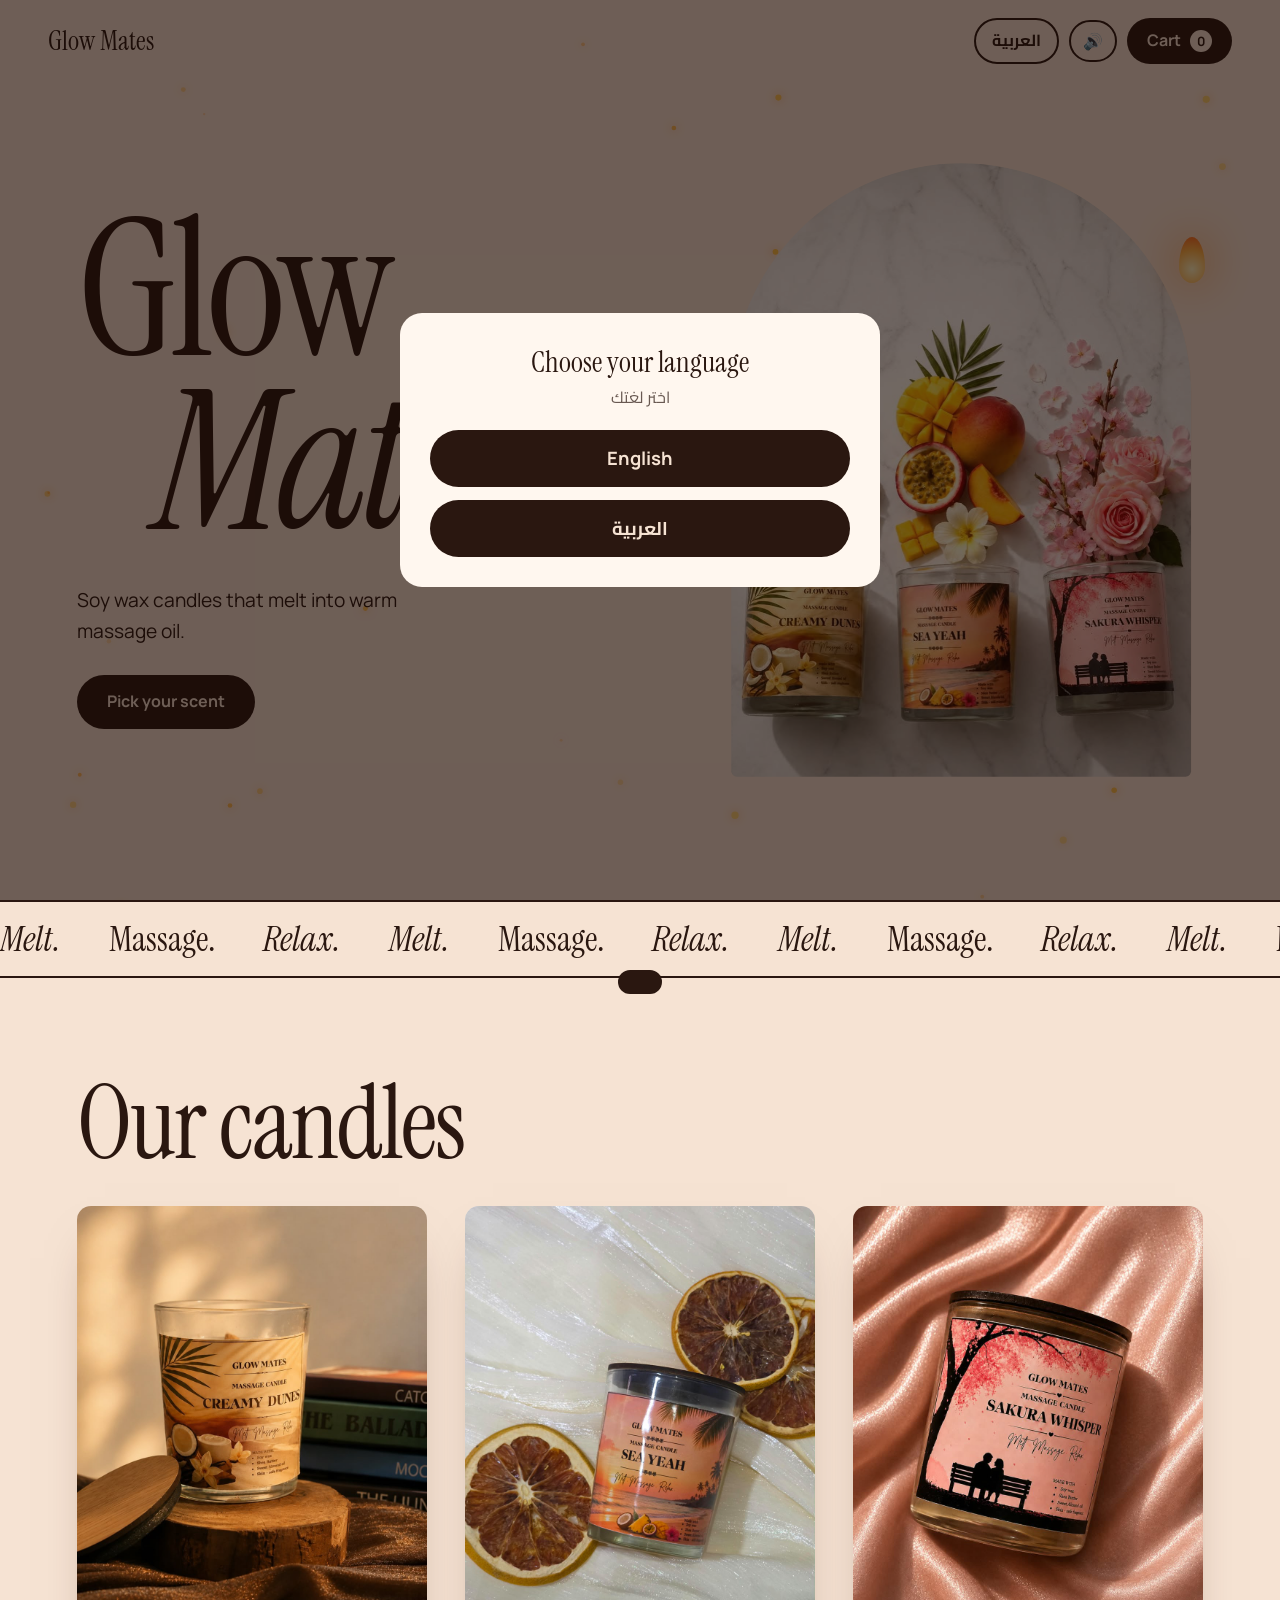
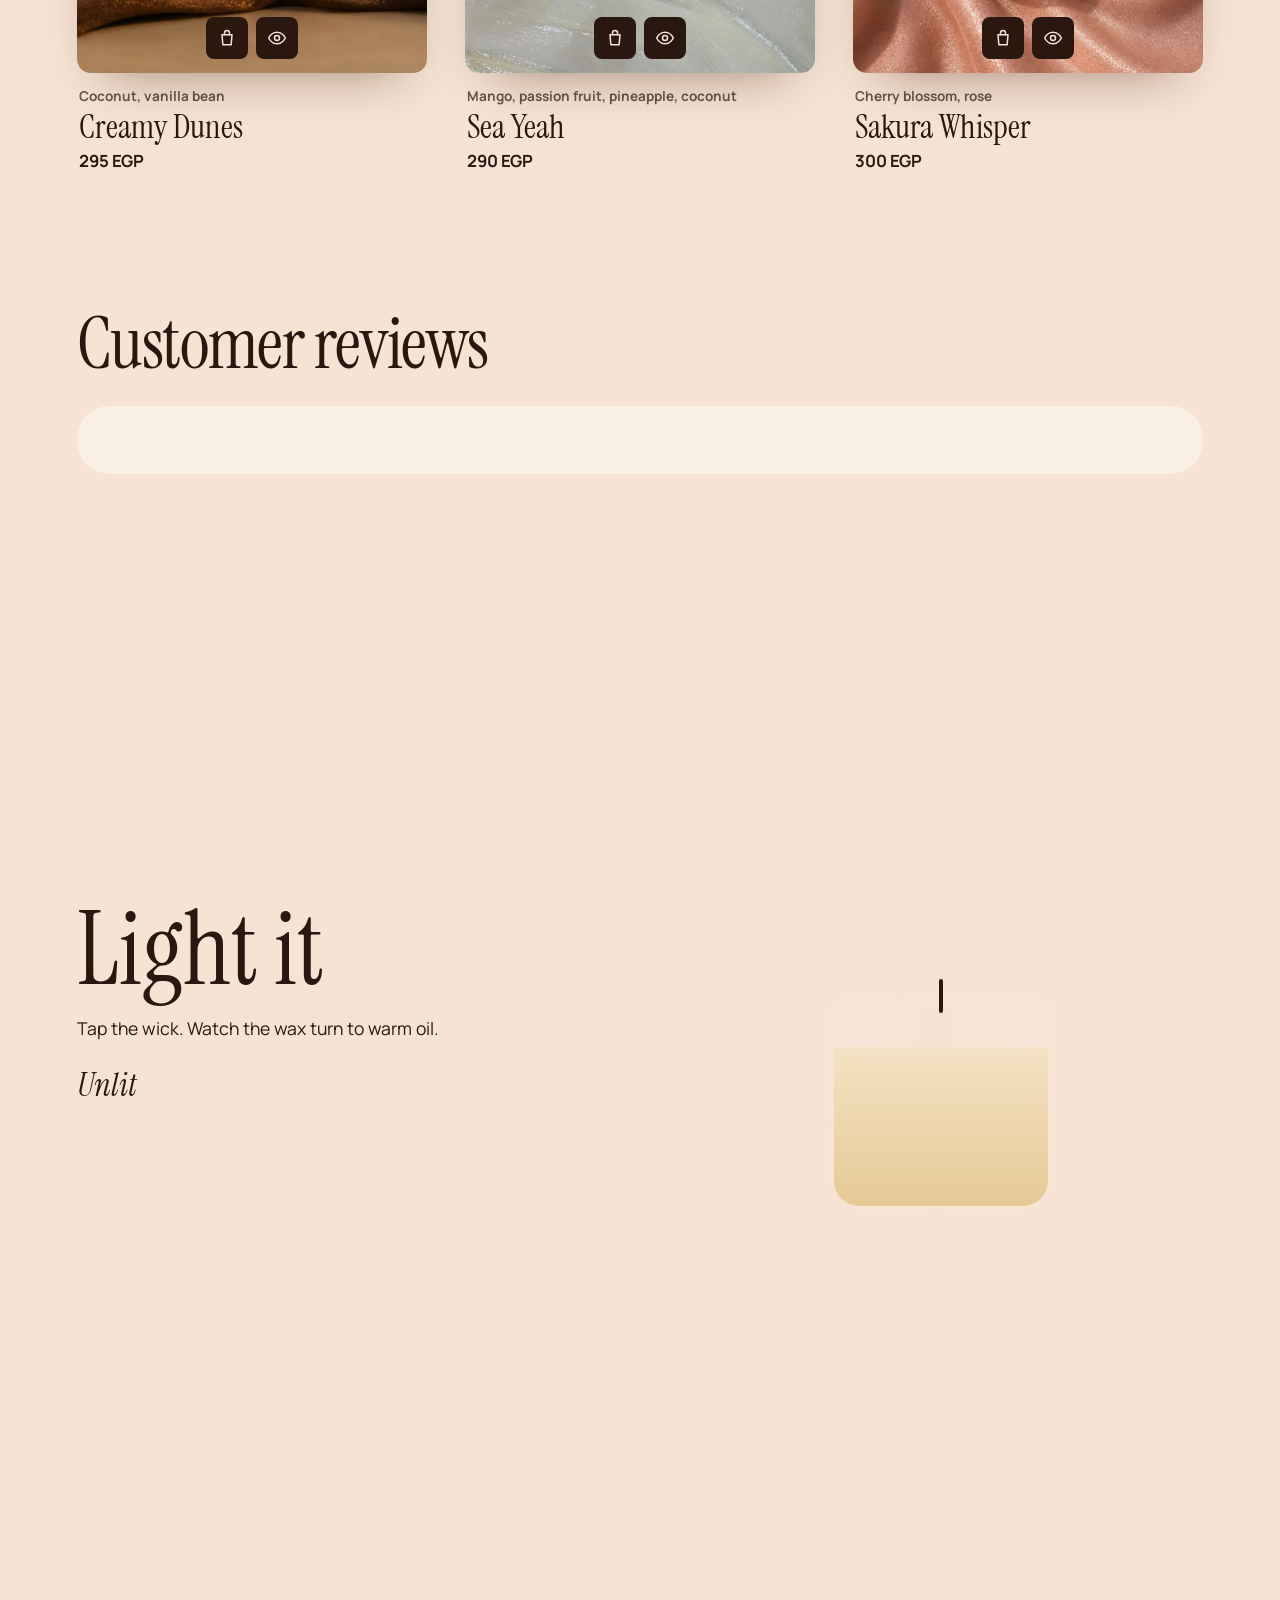
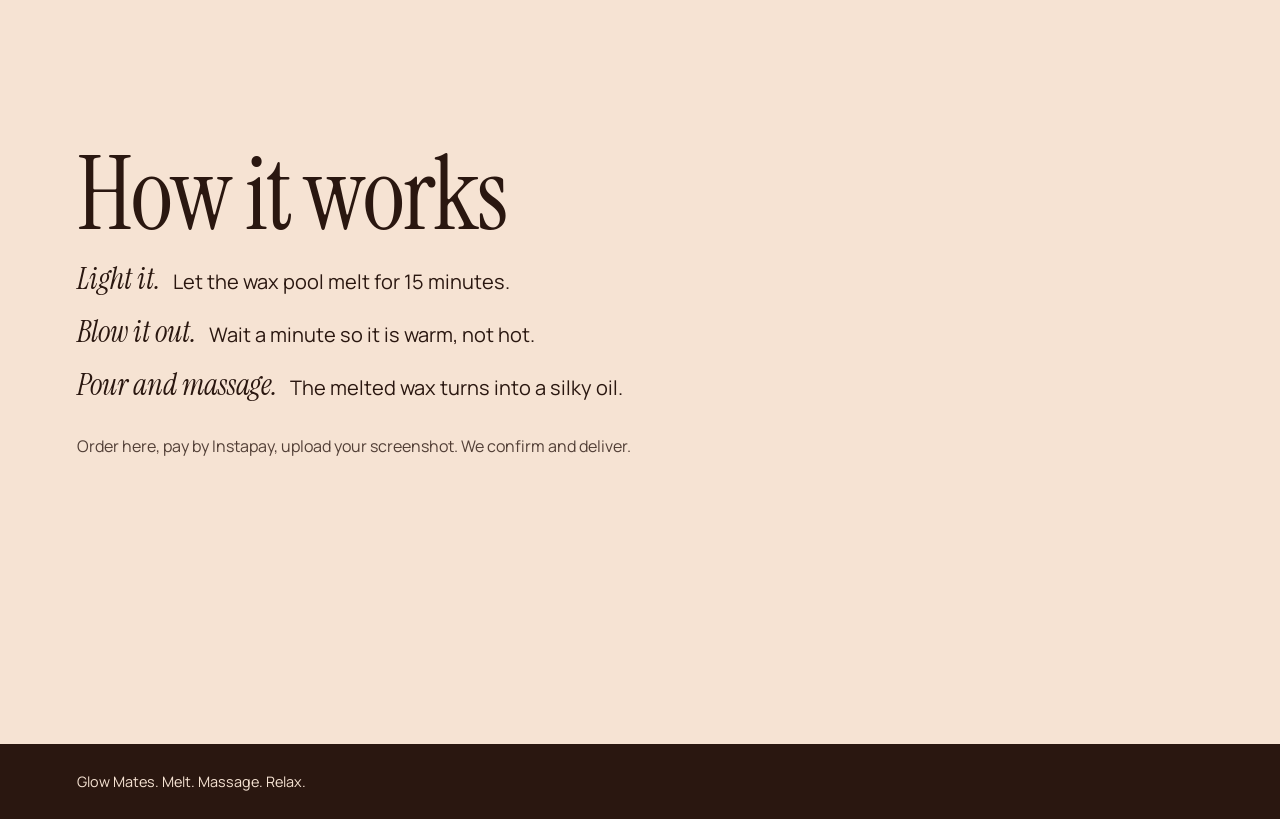
==== index.html @ eb2665d1 "Add customer reviews and coming soon ad section Added customer review images and a coming soon ad se" ====
<!doctype html>
<html lang="en">
<head>
<meta charset="utf-8">
<meta name="viewport" content="width=device-width, initial-scale=1">
<title>Glow Mates — Massage Candles</title>
<meta name="description" content="Soy wax massage candles. Melt, massage, relax. Creamy Dunes, Sea Yeah, Sakura Whisper.">
<link rel="preconnect" href="https://fonts.googleapis.com">
<link rel="preconnect" href="https://fonts.gstatic.com" crossorigin>
<link href="https://fonts.googleapis.com/css2?family=Instrument+Serif:ital@0;1&family=Manrope:wght@400;500;700&family=Cairo:wght@400;600;700&display=swap" rel="stylesheet">
<script>try{if(localStorage.getItem("gm_lang")==="ar"){document.documentElement.lang="ar";document.documentElement.dir="rtl"}}catch(e){}</script>
<link rel="stylesheet" href="style.css?v=12">
</head>
<body>

<div id="progress" class="progress"></div>
<div id="cursor" class="cursor" aria-hidden="true"></div>
<header class="top">
  <a href="#hero" class="logo">Glow Mates</a>
  <div class="top-r">
    <button id="langBtn" class="lang-btn" type="button">العربية</button>
    <button id="soundBtn" class="lang-btn sound-btn" type="button" aria-pressed="false">🔇</button>
    <button id="cartBtn" class="cart-btn" data-i18n-aria="openCart" aria-label="Open cart"><b data-i18n="cart">Cart</b> <span id="cartCount">0</span></button>
  </div>
</header>

<main>
<section id="hero" class="sec hero" data-bg="#F6E3D3" data-ink="#2a1710">
  <div class="hero-words" aria-label="Glow Mates">
    <h1><span class="line"><span class="w">Glow</span></span><span class="line"><span class="w d2">Mates</span></span></h1>
    <p class="tag" data-i18n="tag">Soy wax candles that melt into warm massage oil.</p>
    <a href="#shop" class="btn" data-i18n="pick">Pick your scent</a>
  </div>
  <canvas id="embers" class="embers" aria-hidden="true"></canvas>
  <div class="hero-img">
    <div class="arch"><img src="images/trio.jpg" alt="Creamy Dunes, Sea Yeah and Sakura Whisper candles" data-par="0.08"></div>
    <div class="flame" aria-hidden="true"></div>
  </div>
</section>

<div class="marquee" aria-hidden="true"><div class="track">
  <span>Melt.</span><span>Massage.</span><span>Relax.</span><span>Melt.</span><span>Massage.</span><span>Relax.</span>
  <span>Melt.</span><span>Massage.</span><span>Relax.</span><span>Melt.</span><span>Massage.</span><span>Relax.</span>
</div></div>

<section id="shop" class="sec shop" data-bg="#F1DDC8" data-ink="#2a1710">
  <div class="shop-in">
    <h2 class="split" data-i18n="shopH">Our candles</h2>
    <div class="grid">
    <article class="pcard" data-id="creamy">
      <div class="p-img"><img src="images/creamy.jpg" alt="Creamy Dunes candle" loading="lazy">
        <div class="acts-ov"><button type="button" class="sq qa" data-i18n-aria="add" aria-label="Add to cart"><svg viewBox="0 0 24 24" fill="none" stroke="currentColor" stroke-width="1.8" stroke-linecap="round" stroke-linejoin="round" aria-hidden="true"><path d="M6 8h12l-1 12H7L6 8z"/><path d="M9 8V6a3 3 0 0 1 6 0v2"/></svg></button><button type="button" class="sq qv" data-i18n-aria="view" aria-label="Quick view"><svg viewBox="0 0 24 24" fill="none" stroke="currentColor" stroke-width="1.8" stroke-linecap="round" stroke-linejoin="round" aria-hidden="true"><path d="M2 12s3.5-7 10-7 10 7 10 7-3.5 7-10 7S2 12 2 12z"/><circle cx="12" cy="12" r="3"/></svg></button></div>
      </div>
      <div class="pinfo"><p class="pscent" data-i18n="creamy.scent">Coconut, vanilla bean</p><h3 class="pname" data-i18n="creamy.name">Creamy Dunes</h3><p class="price" data-price="creamy">295 EGP</p></div>
    </article>
    <article class="pcard" data-id="sea">
      <div class="p-img"><img src="images/sea.jpg" alt="Sea Yeah candle" loading="lazy">
        <div class="acts-ov"><button type="button" class="sq qa" data-i18n-aria="add" aria-label="Add to cart"><svg viewBox="0 0 24 24" fill="none" stroke="currentColor" stroke-width="1.8" stroke-linecap="round" stroke-linejoin="round" aria-hidden="true"><path d="M6 8h12l-1 12H7L6 8z"/><path d="M9 8V6a3 3 0 0 1 6 0v2"/></svg></button><button type="button" class="sq qv" data-i18n-aria="view" aria-label="Quick view"><svg viewBox="0 0 24 24" fill="none" stroke="currentColor" stroke-width="1.8" stroke-linecap="round" stroke-linejoin="round" aria-hidden="true"><path d="M2 12s3.5-7 10-7 10 7 10 7-3.5 7-10 7S2 12 2 12z"/><circle cx="12" cy="12" r="3"/></svg></button></div>
      </div>
      <div class="pinfo"><p class="pscent" data-i18n="sea.scent">Mango, passion fruit, pineapple, coconut</p><h3 class="pname" data-i18n="sea.name">Sea Yeah</h3><p class="price" data-price="sea">290 EGP</p></div>
    </article>
    <article class="pcard" data-id="sakura">
      <div class="p-img"><img src="images/sakura.jpg" alt="Sakura Whisper candle" loading="lazy">
        <div class="acts-ov"><button type="button" class="sq qa" data-i18n-aria="add" aria-label="Add to cart"><svg viewBox="0 0 24 24" fill="none" stroke="currentColor" stroke-width="1.8" stroke-linecap="round" stroke-linejoin="round" aria-hidden="true"><path d="M6 8h12l-1 12H7L6 8z"/><path d="M9 8V6a3 3 0 0 1 6 0v2"/></svg></button><button type="button" class="sq qv" data-i18n-aria="view" aria-label="Quick view"><svg viewBox="0 0 24 24" fill="none" stroke="currentColor" stroke-width="1.8" stroke-linecap="round" stroke-linejoin="round" aria-hidden="true"><path d="M2 12s3.5-7 10-7 10 7 10 7-3.5 7-10 7S2 12 2 12z"/><circle cx="12" cy="12" r="3"/></svg></button></div>
      </div>
      <div class="pinfo"><p class="pscent" data-i18n="sakura.scent">Cherry blossom, rose</p><h3 class="pname" data-i18n="sakura.name">Sakura Whisper</h3><p class="price" data-price="sakura">300 EGP</p></div>
    </article>
    </div>
  </div>
</section>

<section id="reviews" class="sec reviews" data-bg="#F1DDC8" data-ink="#2a1710">
  <div class="shop-in">
    <h2 class="split" data-i18n="reviewsH">Customer reviews</h2>
    <div class="rev-box">
      <img src="images/1.jpeg" alt="Customer review 1" loading="lazy" onerror="this.remove()">
      <img src="images/2.jpeg" alt="Customer review 2" loading="lazy" onerror="this.remove()">
      <img src="images/3.jpeg" alt="Customer review 3" loading="lazy" onerror="this.remove()">
      <img src="images/4.jpeg" alt="Customer review 4" loading="lazy" onerror="this.remove()">
      <img src="images/5.jpeg" alt="Customer review 5" loading="lazy" onerror="this.remove()">
    </div>
  </div>
</section>

<section class="sec light" data-bg="#1a0d09" data-ink="#F6E3D3" id="light">
  <div class="l-text">
    <h2 class="split" data-i18n="lightH">Light it</h2>
    <p class="blurb" data-i18n="lightP">Tap the wick. Watch the wax turn to warm oil.</p>
    <p id="lstate" class="lstate">Unlit</p>
    <div class="meltbar"><i id="meltfill"></i></div>
  </div>
  <button id="jar" class="jar" data-i18n-aria="jar" aria-label="Light the candle" aria-pressed="false">
    <span class="glowhalo"></span>
    <span class="flame2"></span>
    <span class="wick"></span>
    <span class="glass"><span class="wax"><span class="pool"></span></span><span class="drip d1"></span><span class="drip d2"></span><span class="drip d3"></span></span>
  </button>
</section>

<section class="sec how" data-bg="#2a1710" data-ink="#F6E3D3">
  <h2 class="split" data-i18n="howH">How it works</h2>
  <ol>
    <li><b data-i18n="how1b">Light it.</b> <span data-i18n="how1">Let the wax pool melt for 15 minutes.</span></li>
    <li><b data-i18n="how2b">Blow it out.</b> <span data-i18n="how2">Wait a minute so it is warm, not hot.</span></li>
    <li><b data-i18n="how3b">Pour and massage.</b> <span data-i18n="how3">The melted wax turns into a silky oil.</span></li>
  </ol>
  <p class="pay-line" data-i18n="pay">Order here, pay by Instapay, upload your screenshot. We confirm and deliver.</p>
</section>
</main>

<footer class="foot" data-bg="#2a1710" data-ink="#F6E3D3">
  <span data-i18n="foot">Glow Mates. Melt. Massage. Relax.</span>
</footer>

<!-- cart drawer -->
<div id="scrim" class="scrim"></div>
<aside id="drawer" class="drawer" aria-hidden="true">
  <div class="d-head"><h3 data-i18n="cartTitle">Your cart</h3><button class="x" data-close data-i18n-aria="close" aria-label="Close">×</button></div>
  <div id="lines" class="lines"></div>
  <div class="d-foot">
    <div class="row"><span data-i18n="total">Total</span><b id="cartTotal">0 EGP</b></div>
    <button id="checkoutBtn" class="btn wide" data-i18n="checkout">Checkout</button>
  </div>
</aside>

<!-- checkout -->
<div id="checkout" class="modal" aria-hidden="true">
  <div class="card">
    <button class="x" data-close data-i18n-aria="close" aria-label="Close">×</button>
    <div class="steps"><span id="s1" class="on" data-i18n="step1">Delivery</span><span id="s2" data-i18n="step2">Payment</span></div>

    <form id="step1">
      <h3 data-i18n="deliverH">Where should we deliver?</h3>
      <label><span data-i18n="fullName">Full name</span><input name="name" required autocomplete="name"></label>
      <label><span data-i18n="phone">Phone number</span><input name="phone" required type="tel" inputmode="tel" autocomplete="tel" placeholder="01xxxxxxxxx"></label>
      <label><span data-i18n="address">Address</span><textarea name="address" rows="3" required autocomplete="street-address" data-i18n-ph="addrPh" placeholder="Street, building, floor, city"></textarea></label>
      <button class="btn wide" type="submit" data-i18n="cont">Continue to payment</button>
    </form>

    <form id="step2" hidden>
      <h3 data-i18n="payH">Pay with Instapay</h3>
      <div id="paySummary" class="pay-sum"></div>
      <div class="insta">
        <p><span data-i18n="send">Send</span> <b id="payTotal"></b> <span data-i18n="to">to</span></p>
        <div class="insta-row"><code id="instaAddr"></code><button type="button" id="copyInsta" class="mini" data-i18n="copy">Copy</button></div>
      </div>
      <label class="file"><span data-i18n="upload">Upload your payment screenshot</span>
        <input type="file" id="shot" accept="image/*" required>
      </label>
      <img id="shotPrev" class="shot-prev" alt="" hidden>
      <p id="err" class="err" role="alert"></p>
      <div class="two"><button type="button" id="back" class="btn ghost" data-i18n="back">Back</button><button id="send" class="btn" type="submit" data-i18n="sendOrder">Send order</button></div>
    </form>

    <div id="done" hidden class="done">
      <div class="check">✓</div>
      <h3 data-i18n="doneH">Order sent</h3>
      <p><span data-i18n="doneA">Order</span> <b id="doneId"></b>. <span data-i18n="doneB">We will check your payment and message you on your phone.</span></p>
      <button class="btn" data-close data-i18n="backBtn">Back to the candles</button>
    </div>
  </div>
</div>

<!-- quick view -->
<div id="quick" class="modal" aria-hidden="true">
  <div class="card qv-card">
    <button class="x" data-close data-i18n-aria="close" aria-label="Close">×</button>
    <div class="qv-img"><img id="qvImg" src="images/creamy.jpg" alt=""></div>
    <div class="qv-info">
      <p class="scent" id="qvScent"></p>
      <h2 id="qvName"></h2>
      <p class="blurb" id="qvBlurb"></p>
      <ul class="made"><li data-i18n="made1">Soy wax</li><li data-i18n="made2">Shea butter</li><li data-i18n="made3">Sweet almond oil</li><li data-i18n="made4">Skin-safe fragrance</li></ul>
      <div class="buy">
        <div class="price" id="qvPrice"></div>
        <div class="qty"><button type="button" data-q="-1" data-i18n-aria="less" aria-label="Less">−</button><output id="qvQty">1</output><button type="button" data-q="1" data-i18n-aria="more" aria-label="More">+</button></div>
      </div>
      <label class="note-l"><span data-i18n="noteL">Note for this candle</span> <textarea id="qvNote" rows="2" maxlength="300" data-i18n-ph="notePh" placeholder="Gift message, wick preference, anything we should know"></textarea></label>
      <button type="button" class="btn wide" id="qvAdd" data-i18n="add">Add to cart</button>
    </div>
  </div>
</div>

<!-- review lightbox -->
<div id="lightbox" class="modal" aria-hidden="true"><img id="lbImg" alt=""></div>

<!-- coming soon ad -->
<div id="adPop" class="modal" aria-hidden="true">
  <div class="card ad-card">
    <button class="x" data-close data-i18n-aria="close" aria-label="Close">×</button>
    <img src="images/teaser.jpg" alt="Glowmates - Coming Soon">
  </div>
</div>

<!-- language picker -->
<div id="langPick" class="modal" aria-hidden="true">
  <div class="card">
    <h3>Choose your language</h3>
    <p dir="rtl" style="font-family:'Cairo',sans-serif">اختر لغتك</p>
    <div class="lang-opts">
      <button type="button" class="btn wide" data-lang="en">English</button>
      <button type="button" class="btn wide" data-lang="ar">العربية</button>
    </div>
  </div>
</div>

<div id="toast" class="toast" role="status"></div>
<script src="config.js?v=3"></script>
<script src="app.js?v=12"></script>
</body>
</html>
---- style.css ----
:root{--bg:#F6E3D3;--ink:#2a1710;--glow:#ff9a3c;--r:18px;--serif:'Instrument Serif',Georgia,serif;--sans:'Manrope',system-ui,sans-serif}
*{box-sizing:border-box;margin:0}
html{scroll-behavior:smooth}
body{background:var(--bg);color:var(--ink);font:400 16px/1.6 var(--sans);transition:background .8s ease,color .8s ease;overflow-x:hidden}
img{display:block;max-width:100%}
button{font:inherit;color:inherit;cursor:pointer}
:focus-visible{outline:3px solid var(--ink);outline-offset:3px}

.top{position:fixed;inset:0 0 auto 0;z-index:30;display:flex;justify-content:space-between;align-items:center;padding:18px clamp(16px,4vw,48px);mix-blend-mode:normal}
.logo{font:400 1.7rem var(--serif);color:var(--ink);text-decoration:none;transition:color .8s}
.cart-btn{background:var(--ink);color:var(--bg);border:0;border-radius:999px;padding:10px 20px;font-weight:700;transition:background .8s,color .8s,transform .2s}
.cart-btn:active{transform:scale(.94)}
.cart-btn #cartCount{display:inline-grid;place-items:center;min-width:22px;height:22px;margin-inline-start:6px;border-radius:50%;background:var(--bg);color:var(--ink);font-size:.8rem}
.cart-btn.bump{animation:bump .5s}
@keyframes bump{40%{transform:scale(1.18)}}

.sec{min-height:100svh;padding:110px clamp(20px,6vw,90px) 70px}
.btn{display:inline-block;background:var(--ink);color:var(--bg);border:0;border-radius:999px;padding:14px 30px;font-weight:700;text-decoration:none;transition:transform .2s,background .8s,color .8s}
.btn:hover{transform:translateY(-2px)}
.btn.wide{width:100%}
.btn.ghost{background:transparent;color:var(--ink);border:2px solid currentColor}

/* hero */
.hero{display:grid;grid-template-columns:1.1fr .9fr;gap:clamp(20px,4vw,60px);align-items:center}
.hero h1{font:400 clamp(4.5rem,15vw,13rem)/.82 var(--serif);letter-spacing:-.03em}
.hero .line{display:block;overflow:hidden;padding-bottom:.08em}
.hero .w{display:block;transform:translateY(110%);animation:rise 1.2s cubic-bezier(.2,.8,.2,1) .2s forwards}
.hero .w.d2{animation-delay:.45s;font-style:italic;padding-left:.4em}
@keyframes rise{to{transform:none}}
.tag{margin:28px 0 28px;max-width:30ch;font-size:1.2rem;opacity:0;animation:fade 1s ease 1.2s forwards}
.hero .btn{opacity:0;animation:fade 1s ease 1.4s forwards}
@keyframes fade{to{opacity:1}}
.hero-img{position:relative;justify-self:center;width:min(100%,460px)}
.arch{border-radius:999px 999px 24px 24px;overflow:hidden;aspect-ratio:3/4;box-shadow:0 40px 80px -30px rgba(80,30,10,.5);clip-path:inset(100% 0 0 0 round 999px 999px 24px 24px);animation:reveal 1.4s cubic-bezier(.2,.8,.2,1) .3s forwards}
@keyframes reveal{to{clip-path:inset(0 0 0 0 round 999px 999px 24px 24px)}}
.arch img{width:100%;height:112%;object-fit:cover;will-change:transform}
.flame{position:absolute;right:-14px;top:12%;width:26px;height:46px;border-radius:50% 50% 50% 50%/65% 65% 35% 35%;background:radial-gradient(circle at 50% 70%,#fff6c2,#ffb347 55%,#ff6a1f);filter:blur(.4px) drop-shadow(0 0 22px #ff9a3c);animation:flick 1.6s ease-in-out infinite,fade 1s 1.6s backwards;transform-origin:50% 100%}
@keyframes flick{0%,100%{transform:scale(1,1) rotate(-2deg)}30%{transform:scale(.92,1.08) rotate(3deg)}60%{transform:scale(1.05,.95) rotate(-3deg)}}

.marquee{overflow:hidden;border-block:2px solid currentColor;padding:14px 0;font:italic 2.2rem var(--serif);white-space:nowrap}
.track{display:inline-block;animation:slide 28s linear infinite}
.track span{margin-right:3rem}
.track span:nth-child(3n+2){font-style:normal}
@keyframes slide{to{transform:translateX(-50%)}}

/* products */
.product{display:grid;grid-template-columns:1fr 1fr;gap:clamp(24px,6vw,90px);align-items:center}
.product.flip .p-img{order:2}
.p-img{position:relative;border-radius:var(--r);overflow:hidden;aspect-ratio:3/4;max-height:80svh;justify-self:center;width:100%;max-width:520px;box-shadow:0 30px 70px -30px rgba(60,20,5,.55);transform:perspective(900px) rotateY(var(--ry,0deg)) rotateX(var(--rx,0deg));transition:transform .25s ease-out}
.p-img img{width:100%;height:100%;object-fit:cover;transform:scale(1.15);transition:transform 1.6s cubic-bezier(.2,.8,.2,1)}
.p-img.in img{transform:scale(1)}
.grain{position:absolute;pointer-events:none;border-radius:50%;filter:blur(30px);opacity:.5;mix-blend-mode:soft-light;width:60%;aspect-ratio:1;background:#fff;inset:auto auto -20% -10%;animation:drift 9s ease-in-out infinite alternate}
.g2{background:#ffd27a}.g3{background:#ffe0e8}
@keyframes drift{to{transform:translate(40%,-30%)}}
.scent{font-weight:700;font-size:.95rem;opacity:.75}
.product h2,.how h2{font:400 clamp(3.2rem,8vw,7rem)/.9 var(--serif);letter-spacing:-.02em;margin:10px 0 18px}
.split .ch{display:inline-block;transform:translateY(60%) rotate(6deg);opacity:0;transition:transform .8s cubic-bezier(.2,.8,.2,1),opacity .6s;transition-delay:calc(var(--i)*35ms)}
.split.in .ch{transform:none;opacity:1}
.blurb{max-width:42ch;font-size:1.1rem}
.made{list-style:none;padding:0;display:flex;flex-wrap:wrap;gap:8px;margin:20px 0}
.made li{border:1.5px solid currentColor;border-radius:999px;padding:4px 14px;font-size:.88rem}
.buy{display:flex;align-items:center;gap:24px;margin:8px 0 14px}
.price{font:400 2.4rem var(--serif)}
.qty{display:flex;align-items:center;border:2px solid currentColor;border-radius:999px}
.qty button{background:none;border:0;width:42px;height:42px;font-size:1.3rem}
.qty output{min-width:30px;text-align:center;font-weight:700}
.note-l{display:block;font-weight:700;font-size:.9rem;margin-bottom:16px;max-width:460px}
textarea,input:not([type=file]){display:block;width:100%;margin-top:6px;padding:12px 14px;border-radius:12px;border:2px solid currentColor;background:rgba(255,255,255,.35);color:inherit;font:inherit}
textarea{resize:vertical}

.how{display:flex;flex-direction:column;justify-content:center}
.how ol{list-style:none;padding:0;display:grid;gap:14px;max-width:560px;font-size:1.25rem}
.how li b{font:italic 400 1.9rem var(--serif);margin-inline-end:8px}
.pay-line{margin:30px 0;opacity:.8}
.flat{border-radius:var(--r);max-width:620px;width:100%;margin-top:10px}

.foot{display:flex;justify-content:space-between;align-items:center;gap:12px;padding:26px clamp(20px,6vw,90px);background:#2a1710;color:#F6E3D3;font-size:.9rem}
.admin-btn{background:none;border:1px solid rgba(246,227,211,.35);color:#F6E3D3;opacity:.55;border-radius:8px;padding:4px 12px;font-size:.78rem}
.admin-btn:hover{opacity:1}

/* drawer */
.scrim{position:fixed;inset:0;background:rgba(20,8,4,.55);opacity:0;pointer-events:none;transition:opacity .35s;z-index:40}
.scrim.on{opacity:1;pointer-events:auto}
.drawer{position:fixed;top:0;right:0;height:100%;width:min(440px,100%);background:#fff7ef;color:#2a1710;z-index:50;display:flex;flex-direction:column;transform:translateX(105%);transition:transform .5s cubic-bezier(.2,.8,.2,1)}
.drawer.on{transform:none}
.d-head{display:flex;justify-content:space-between;align-items:center;padding:22px 24px;border-bottom:1px solid #ecd9c8}
.d-head h3,.card h3{font:400 2rem var(--serif)}
.x{background:none;border:0;font-size:2rem;line-height:1;color:inherit}
.lines{flex:1;overflow:auto;padding:12px 24px}
.empty{padding:40px 0;text-align:center;opacity:.7}
.line-item{padding:16px 0;border-bottom:1px solid #ecd9c8;display:grid;grid-template-columns:64px 1fr auto;gap:14px;animation:in .4s ease}
@keyframes in{from{opacity:0;transform:translateX(20px)}}
.line-item img{width:64px;height:80px;object-fit:cover;border-radius:10px}
.line-item h4{font:400 1.4rem var(--serif)}
.line-item .qty{transform:scale(.8);transform-origin:left;margin:2px 0}
.line-item textarea{font-size:.85rem;padding:6px 10px;border-width:1px}
.line-item .rm{background:none;border:0;opacity:.6;font-size:.8rem;text-decoration:underline}
.d-foot{padding:20px 24px;border-top:1px solid #ecd9c8}
.row{display:flex;justify-content:space-between;font-size:1.2rem;margin-bottom:14px}

/* modals */
.modal{position:fixed;inset:0;z-index:60;display:grid;place-items:center;padding:16px;background:rgba(20,8,4,.6);opacity:0;pointer-events:none;transition:opacity .3s}
.modal.on{opacity:1;pointer-events:auto}
.card{position:relative;background:#fff7ef;color:#2a1710;border-radius:22px;padding:30px;width:min(480px,100%);max-height:92svh;overflow:auto;transform:translateY(24px) scale(.97);transition:transform .45s cubic-bezier(.2,.8,.2,1)}
.modal.on .card{transform:none}
.wide-card{width:min(900px,100%)}
.card .x{position:absolute;right:16px;top:12px}
.card label{display:block;font-weight:700;font-size:.9rem;margin:14px 0}
.card .btn{margin-top:6px}
.steps{display:flex;gap:10px;margin-bottom:14px;font-weight:700;font-size:.85rem}
.steps span{padding:4px 14px;border-radius:999px;border:1.5px solid #d9bfa8;opacity:.6}
.steps span.on{background:#2a1710;color:#fff7ef;opacity:1}
.pay-sum{background:#f6e3d3;border-radius:14px;padding:14px 16px;margin:12px 0;font-size:.92rem}
.pay-sum div{display:flex;justify-content:space-between;gap:12px;padding:3px 0}
.pay-sum small{display:block;opacity:.7}
.insta{background:#2a1710;color:#fff7ef;border-radius:14px;padding:16px;margin:12px 0}
.insta p{margin-bottom:8px}
.insta b{font:400 1.8rem var(--serif)}
.insta-row{display:flex;gap:10px;align-items:center;justify-content:space-between}
.insta code{font-size:1.1rem;word-break:break-all}
.mini{background:#f6e3d3;color:#2a1710;border:0;border-radius:8px;padding:6px 14px;font-weight:700;font-size:.82rem}
.file input{border:2px dashed #b99a82;background:#fff;padding:18px}
.shot-prev{max-height:200px;border-radius:12px;margin:8px auto}
.err{color:#b3261e;font-weight:700;min-height:1.4em;font-size:.9rem}
.two{display:grid;grid-template-columns:1fr 2fr;gap:10px}
.done{text-align:center;padding:10px 0}
.check{width:72px;height:72px;border-radius:50%;background:#2a1710;color:#fff7ef;display:grid;place-items:center;font-size:2.2rem;margin:0 auto 14px;animation:pop .6s cubic-bezier(.2,1.6,.4,1)}
@keyframes pop{from{transform:scale(0)}}
.done p{margin:10px 0 20px}

/* admin */
.p-head{display:flex;align-items:center;gap:10px;margin-bottom:14px}
.p-head h3{margin-right:auto}
.order{border:1.5px solid #e3cdb9;border-radius:14px;padding:16px;margin-bottom:14px;display:grid;grid-template-columns:1fr 150px;gap:16px}
.order h4{font:400 1.4rem var(--serif)}
.order .meta{font-size:.88rem;opacity:.8;margin:2px 0 8px}
.order ul{padding-left:18px;font-size:.92rem}
.order .note{font-style:italic;opacity:.8}
.order img{width:150px;height:200px;object-fit:cover;border-radius:10px;cursor:zoom-in}
.order .acts{grid-column:1/-1;display:flex;gap:8px;flex-wrap:wrap;align-items:center}
.badge{font-size:.75rem;font-weight:700;border-radius:999px;padding:3px 12px;background:#eee}
.badge.pending{background:#ffe3a3}.badge.confirmed{background:#bfe8c4}.badge.rejected{background:#f5b9b4}.badge.delivered{background:#b9d6f5}
.toast{position:fixed;left:50%;bottom:26px;transform:translate(-50%,120px);background:#2a1710;color:#fff7ef;padding:12px 22px;border-radius:999px;z-index:90;transition:transform .4s cubic-bezier(.2,.8,.2,1);font-weight:700}
.toast.on{transform:translate(-50%,0)}
.fly{position:fixed;z-index:80;width:22px;height:22px;border-radius:50%;background:radial-gradient(circle,#fff6c2,#ff9a3c);box-shadow:0 0 20px #ff9a3c;pointer-events:none}

@media (max-width:820px){
  .hero,.product{grid-template-columns:1fr}
  .product.flip .p-img{order:0}
  .sec{padding-top:90px}
  .hero-img{width:min(80%,360px)}
  .order{grid-template-columns:1fr}
  .order img{width:100%;height:auto;max-height:260px}
}
@media (prefers-reduced-motion:reduce){
  *,*::before,*::after{animation-duration:.01ms!important;animation-iteration-count:1!important;transition-duration:.01ms!important}
  .hero .w,.tag,.hero .btn{transform:none;opacity:1}
  .arch{clip-path:none}
}

/* ---- extras ---- */
.progress{position:fixed;top:0;left:0;height:3px;width:100%;background:var(--ink);transform:scaleX(0);transform-origin:0 50%;z-index:70;transition:background .8s}
.cursor{position:fixed;left:0;top:0;width:260px;height:260px;margin:-130px 0 0 -130px;border-radius:50%;background:radial-gradient(circle,rgba(255,170,70,.35),rgba(255,170,70,0) 65%);pointer-events:none;z-index:20;mix-blend-mode:soft-light;opacity:0;transition:opacity .4s}
.cursor.on{opacity:1}
@media (pointer:coarse){.cursor{display:none}}
.embers{position:absolute;inset:0;width:100%;height:100%;pointer-events:none;z-index:0}
.hero{position:relative}
.hero-words,.hero-img{position:relative;z-index:1}
.btn,.cart-btn{will-change:transform}

.light{display:grid;grid-template-columns:1fr 1fr;gap:clamp(24px,6vw,90px);align-items:center}
.l-text h2{font:400 clamp(3.2rem,8vw,7rem)/.9 var(--serif);margin:0 0 18px}
.lstate{font:italic 2rem var(--serif);margin:22px 0 10px}
.meltbar{height:8px;border-radius:99px;background:rgba(246,227,211,.15);overflow:hidden;max-width:360px}
.meltbar i{display:block;height:100%;width:0;background:linear-gradient(90deg,#ffb347,#ff6a1f);transition:width .3s linear}
.jar{position:relative;justify-self:center;width:220px;height:300px;background:none;border:0;padding:0;margin-top:90px}
.glass{position:absolute;bottom:0;left:0;right:0;height:210px;border:3px solid rgba(246,227,211,.55);border-radius:10px 10px 28px 28px;background:linear-gradient(100deg,rgba(255,255,255,.12),rgba(255,255,255,.02) 40%,rgba(255,255,255,.1));overflow:hidden}
.wax{position:absolute;inset:auto 0 0 0;height:78%;background:linear-gradient(#f4e2c4,#e6c996)}
.pool{position:absolute;top:0;left:0;right:0;height:0;background:linear-gradient(#ffcf7a,#e9a548);transition:height 10s linear;box-shadow:inset 0 6px 14px rgba(255,255,255,.4)}
.jar.lit .pool{height:46%}
.wick{position:absolute;left:50%;bottom:196px;width:4px;height:34px;margin-left:-2px;background:#2a1710;border-radius:2px;z-index:2}
.flame2{position:absolute;left:50%;bottom:222px;width:34px;height:70px;margin-left:-17px;border-radius:50% 50% 50% 50%/65% 65% 35% 35%;background:radial-gradient(circle at 50% 72%,#fff8cf,#ffb347 55%,#ff6a1f);filter:drop-shadow(0 0 28px #ff9a3c);transform-origin:50% 100%;transform:scale(0);transition:transform .5s cubic-bezier(.2,1.6,.4,1);z-index:3}
.jar.lit .flame2{transform:scale(1);animation:flick 1.4s ease-in-out infinite .5s}
.glowhalo{position:absolute;left:50%;bottom:150px;width:520px;height:520px;margin-left:-260px;border-radius:50%;background:radial-gradient(circle,rgba(255,150,60,.5),rgba(255,150,60,0) 62%);opacity:0;transition:opacity 1s;pointer-events:none}
.jar.lit .glowhalo{opacity:1}
.drip{position:absolute;top:0;width:8px;height:0;border-radius:0 0 8px 8px;background:#ffcf7a;opacity:0}
.d1{left:22%}.d2{left:58%}.d3{left:80%}
.jar.lit .drip{opacity:1;animation:drip 3.4s ease-in infinite}
.jar.lit .d2{animation-delay:1.1s}.jar.lit .d3{animation-delay:2.2s}
@keyframes drip{0%{height:0;transform:translateY(0)}40%{height:26px}100%{height:26px;transform:translateY(120px);opacity:0}}
.jar:focus-visible{outline-offset:12px}
@media (max-width:820px){.light{grid-template-columns:1fr}}

/* ---- language picker + Arabic / RTL ---- */
.top-r{display:flex;gap:10px;align-items:center}
.lang-btn{background:transparent;color:var(--ink);border:2px solid var(--ink);border-radius:999px;padding:8px 16px;font-weight:700;font-family:'Cairo',var(--sans);transition:color .8s,border-color .8s,transform .2s}
.lang-btn:active{transform:scale(.94)}
#langPick{z-index:95}
#langPick .card{text-align:center}
#langPick h3{font:400 1.8rem var(--serif)}
#langPick p{margin-top:4px;opacity:.7}
.lang-opts{display:grid;gap:12px;margin-top:20px}
.lang-opts .btn{font-size:1.15rem;margin:0}
.lang-opts [data-lang=ar]{font-family:'Cairo',var(--sans)}
.marquee{direction:ltr}
.insta code{direction:ltr}
html[lang=ar]{--serif:'Cairo',Georgia,serif;--sans:'Cairo',system-ui,sans-serif}
html[lang=ar] body{line-height:1.75}
html[lang=ar] *{font-style:normal}
html[lang=ar] .logo,html[lang=ar] .hero h1{font-family:'Instrument Serif',Georgia,serif}
html[lang=ar] .hero .w.d2{font-style:italic;padding-left:0;padding-right:.4em}
html[lang=ar] .product h2,html[lang=ar] .how h2,html[lang=ar] .l-text h2{font-size:clamp(2.6rem,6.5vw,5rem);line-height:1.3;letter-spacing:0}
html[lang=ar] .tag{max-width:34ch}
html[dir=rtl] .drawer{right:auto;left:0;transform:translateX(-105%)}
html[dir=rtl] .drawer.on{transform:none}
html[dir=rtl] .modal:not(#admin) .card .x{right:auto;left:16px}
html[dir=rtl] .line-item .qty{transform-origin:right}
html[dir=rtl] input[type=tel]{direction:ltr;text-align:right}

.sound-btn{padding:8px 12px;line-height:1.4}
.sound-btn.pulse{animation:ping 2s ease-in-out infinite}
@keyframes ping{50%{box-shadow:0 0 0 8px rgba(255,154,60,.35)}}

/* ---- shop grid + quick view ---- */
.shop{padding-top:100px}
.shop-in{max-width:1200px;margin:0 auto}
.shop h2{font:400 clamp(3.2rem,8vw,7rem)/.9 var(--serif);letter-spacing:-.02em;margin:0 0 36px}
.grid{display:grid;grid-template-columns:repeat(3,1fr);gap:clamp(18px,3vw,44px)}
.pcard{cursor:pointer}
.pcard .p-img{max-width:none;max-height:none;aspect-ratio:3/4;border-radius:14px;background:rgba(255,255,255,.35);box-shadow:0 24px 50px -28px rgba(60,20,5,.5)}
.pcard .p-img img{transition:transform .9s cubic-bezier(.2,.8,.2,1)}
.pcard:hover .p-img.in img{transform:scale(1.05)}
.acts-ov{position:absolute;left:50%;bottom:14px;transform:translateX(-50%);display:flex;gap:8px;z-index:2}
.sq{width:42px;height:42px;display:grid;place-items:center;border:0;border-radius:8px;background:var(--ink);color:var(--bg);transition:transform .2s,background .8s,color .8s}
.sq:hover{transform:translateY(-2px)}
.sq svg{width:20px;height:20px}
.pinfo{padding:14px 2px 0}
.pscent{font-size:.85rem;font-weight:700;opacity:.7;line-height:1.4}
.pname{font:400 clamp(1.5rem,2.6vw,2.1rem)/1.1 var(--serif);margin:3px 0 4px}
.pcard .price{font:700 1.05rem var(--sans)}
.qv-card{width:min(900px,100%);display:grid;grid-template-columns:1fr 1fr;gap:28px;padding:26px;align-items:center}
.qv-img{border-radius:var(--r);overflow:hidden;aspect-ratio:3/4;max-height:70svh;width:100%}
.qv-img img{width:100%;height:100%;object-fit:cover}
.qv-card h2{font:400 clamp(2.4rem,5vw,3.6rem)/.95 var(--serif);letter-spacing:-.02em;margin:6px 0 12px}
html[lang=ar] .qv-card h2,html[lang=ar] .shop h2{line-height:1.3;letter-spacing:0}
html[lang=ar] .shop h2{font-size:clamp(2.6rem,6.5vw,5rem)}
@media (max-width:820px){
  .grid{grid-template-columns:repeat(2,1fr);gap:16px}
  .sq{width:38px;height:38px}
  .qv-card{grid-template-columns:1fr;gap:16px;padding:20px}
  .qv-img{max-height:38svh}
}

/* ---- reviews ---- */
.reviews{min-height:0;padding-top:30px}
.reviews h2{font:400 clamp(2.4rem,6vw,4.5rem)/1 var(--serif);letter-spacing:-.02em;margin:0 0 26px}
html[lang=ar] .reviews h2{line-height:1.3;letter-spacing:0}
.rev-box{border-radius:32px;padding:clamp(14px,3vw,34px);background:rgba(255,255,255,.4);box-shadow:0 30px 70px -40px rgba(60,20,5,.45);column-width:200px;column-gap:14px}
.rev-box img{display:block;width:100%;border-radius:14px;margin:0 0 14px;break-inside:avoid;cursor:zoom-in;transition:transform .3s}
.rev-box img:hover{transform:scale(1.02)}
#lightbox{cursor:zoom-out;z-index:65}
#lightbox img{max-width:min(94vw,900px);max-height:90svh;border-radius:14px;box-shadow:0 30px 80px rgba(0,0,0,.5)}
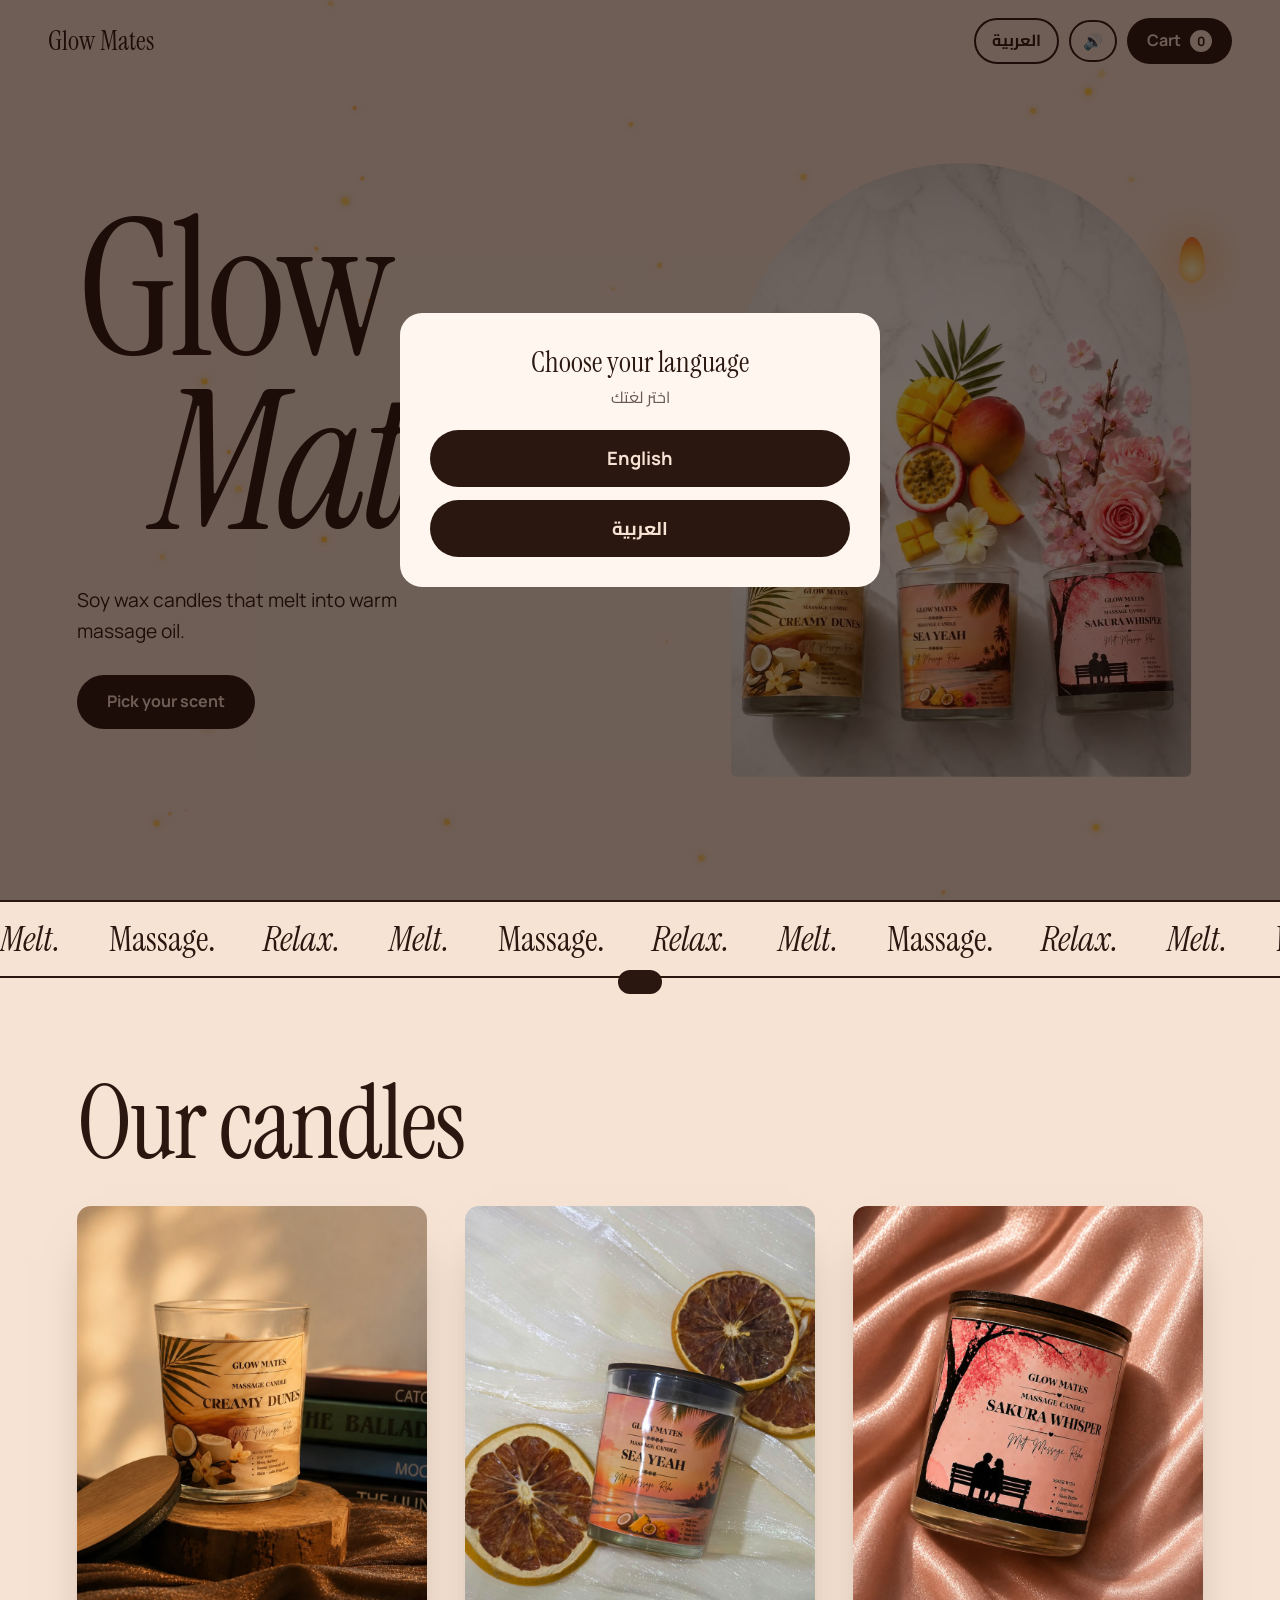
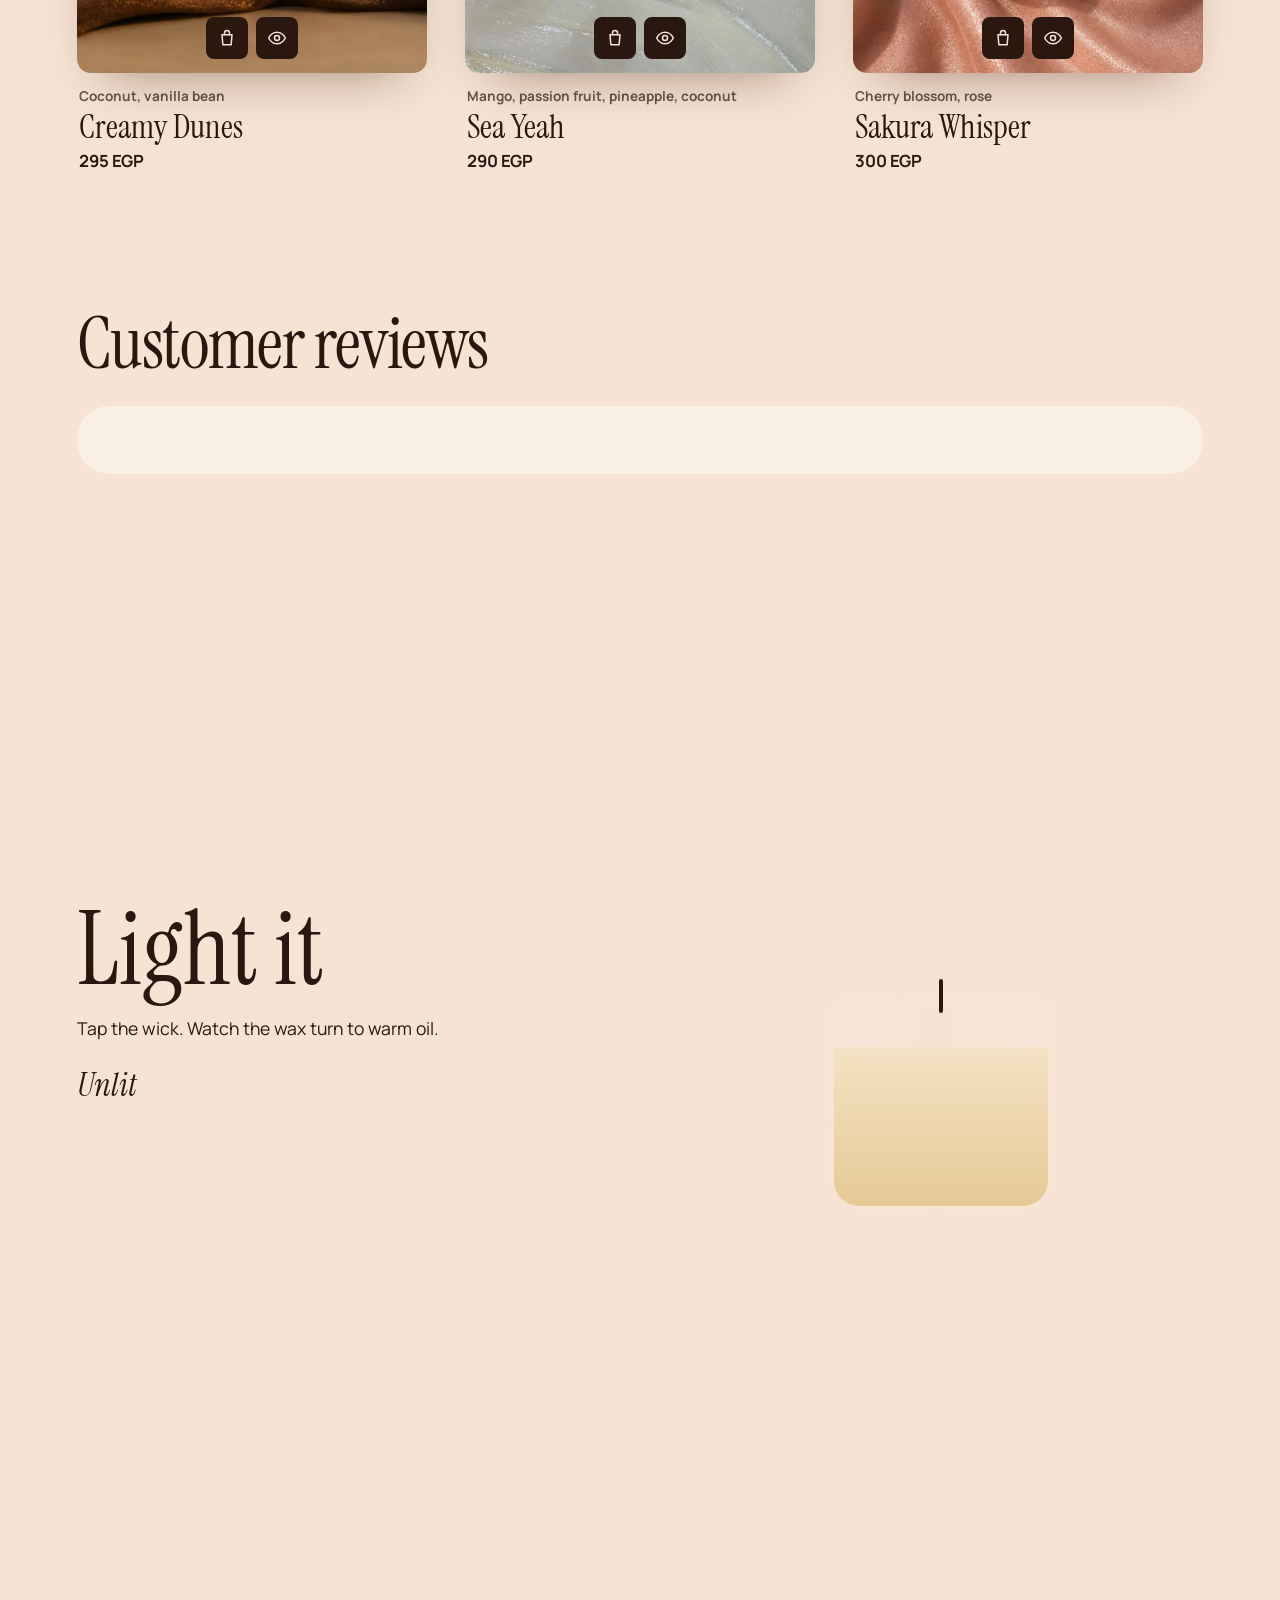
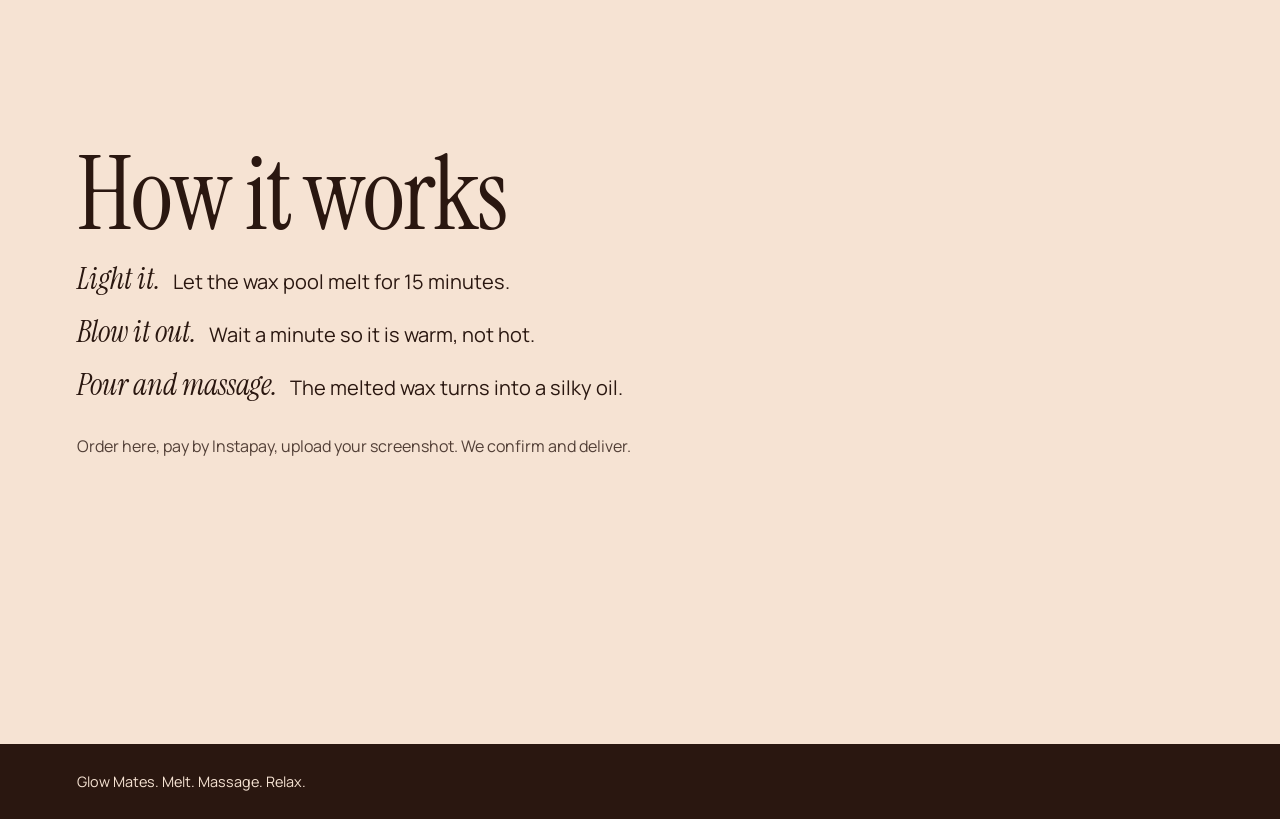
==== commit 284d7259: "Update teaser image from teaser.jpg to teaser.png" ====
--- a/index.html
+++ b/index.html
@@ -188,7 +188,7 @@
 <div id="adPop" class="modal" aria-hidden="true">
   <div class="card ad-card">
     <button class="x" data-close data-i18n-aria="close" aria-label="Close">×</button>
-    <img src="images/teaser.jpg" alt="Glowmates - Coming Soon">
+    <img src="images/teaser.png" alt="Glowmates - Coming Soon">
   </div>
 </div>
 
--- a/style.css
+++ b/style.css
@@ -260,3 +260,9 @@
 .rev-box img:hover{transform:scale(1.02)}
 #lightbox{cursor:zoom-out;z-index:65}
 #lightbox img{max-width:min(94vw,900px);max-height:90svh;border-radius:14px;box-shadow:0 30px 80px rgba(0,0,0,.5)}
+
+/* ---- coming soon ad ---- */
+.ad-card{padding:0;width:min(520px,100%);background:#000;overflow:hidden;line-height:0}
+.ad-card img{width:100%;height:auto;display:block}
+.ad-card .x{color:#fff;background:rgba(0,0,0,.45);width:38px;height:38px;border-radius:50%;display:grid;place-items:center;font-size:1.6rem;z-index:2;top:10px;right:10px}
+html[dir=rtl] .modal .ad-card .x{left:10px;right:auto}
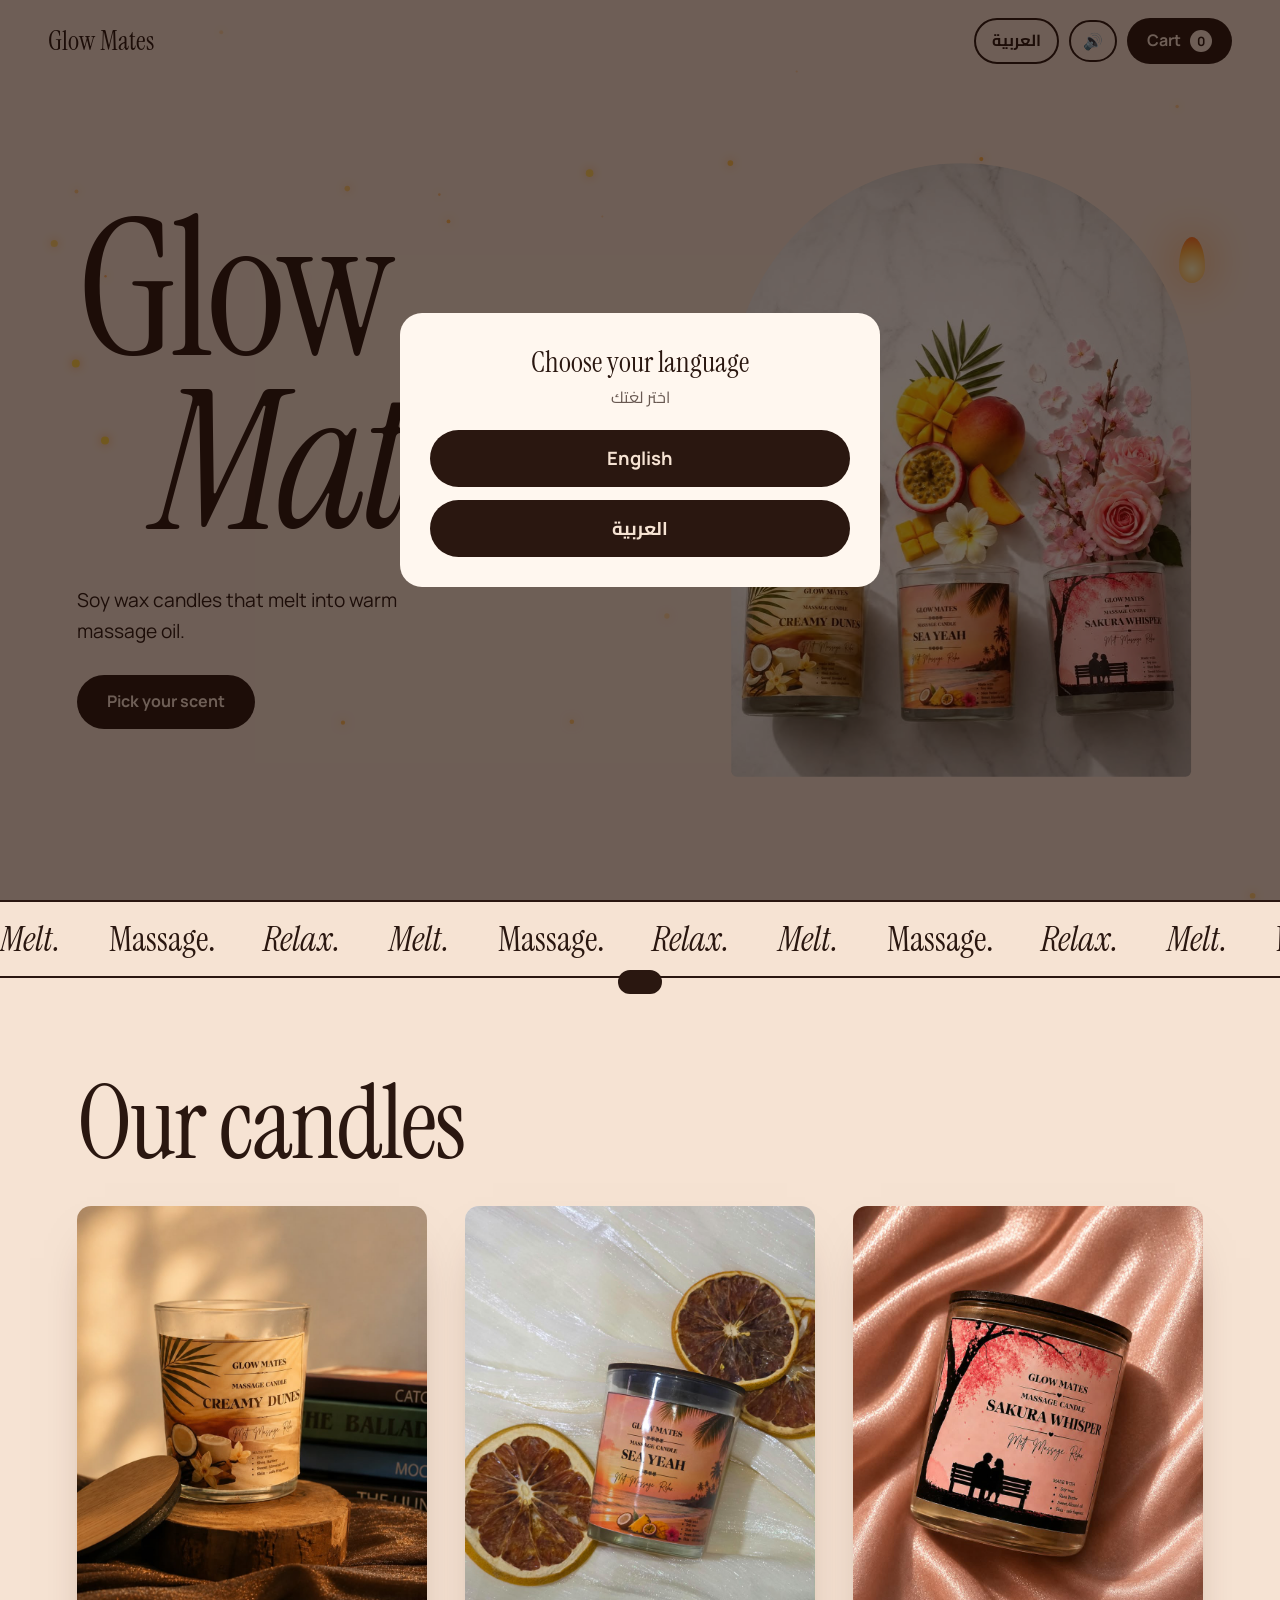
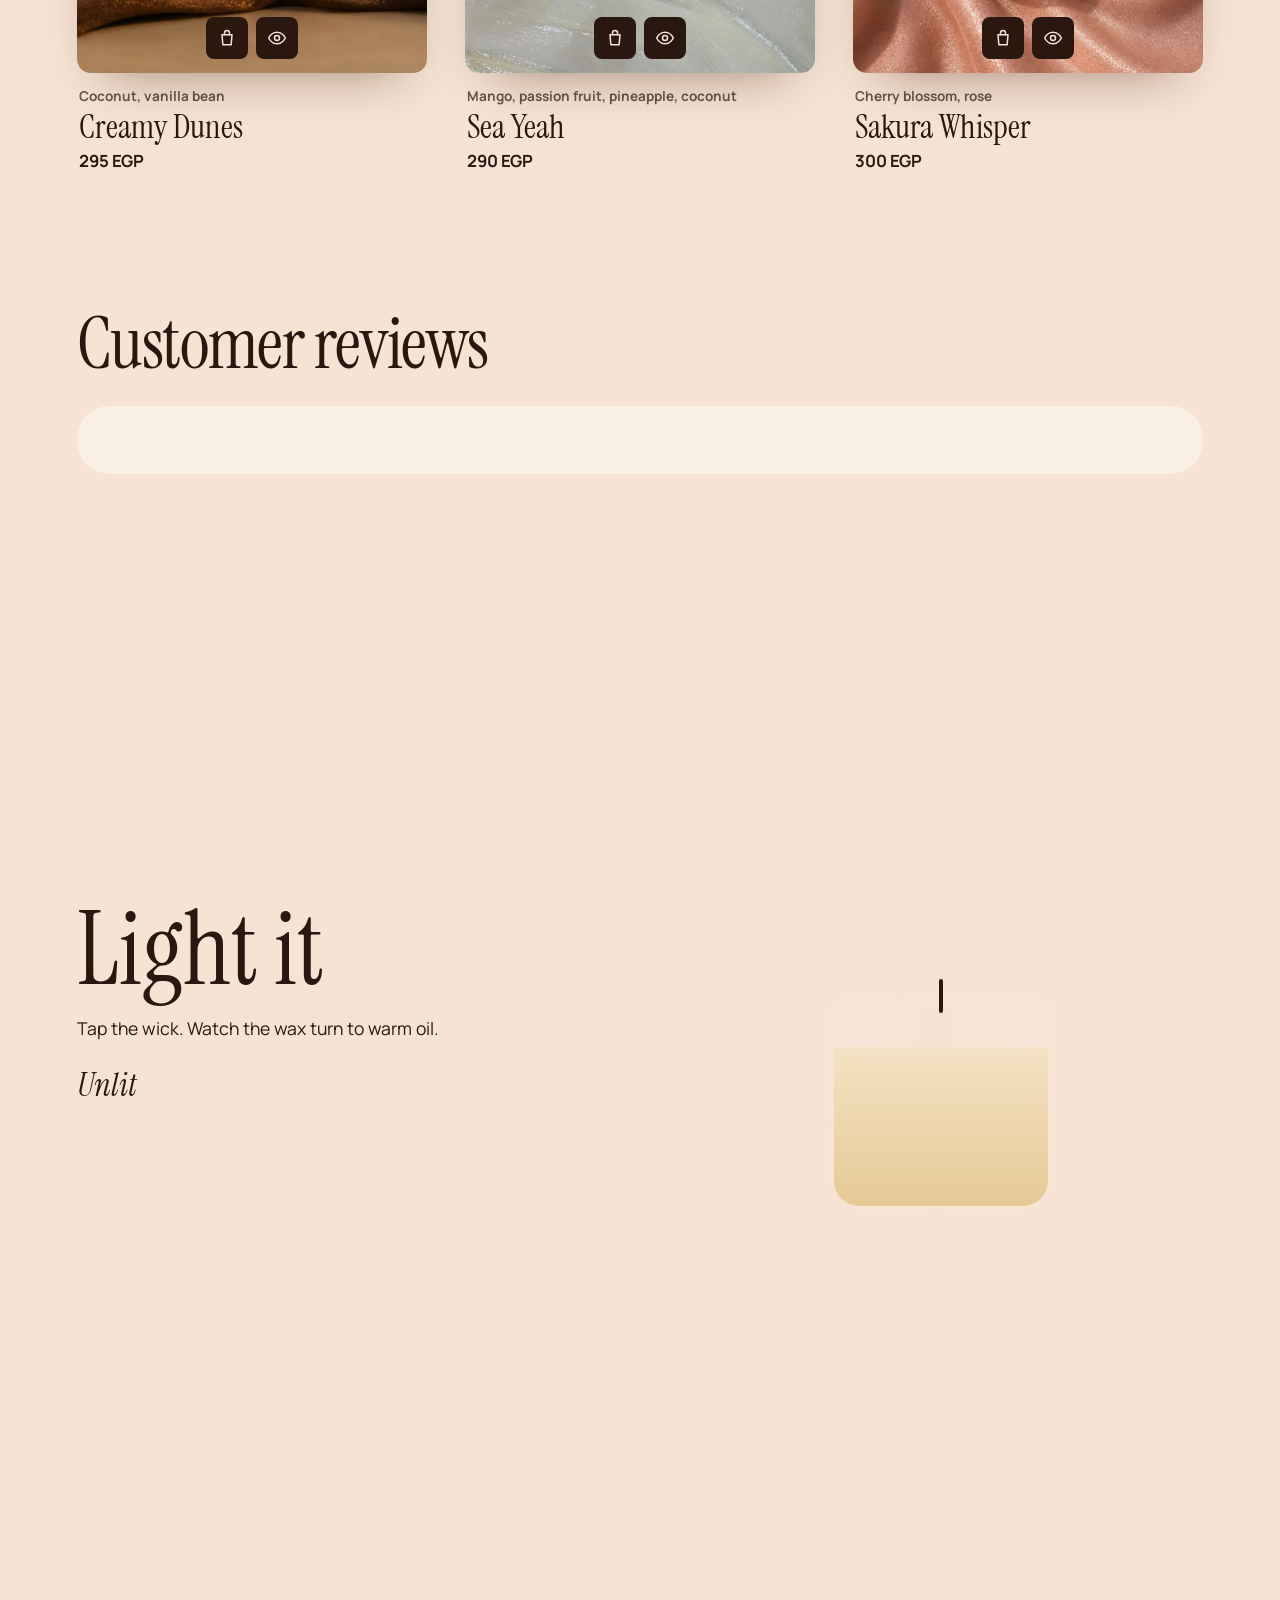
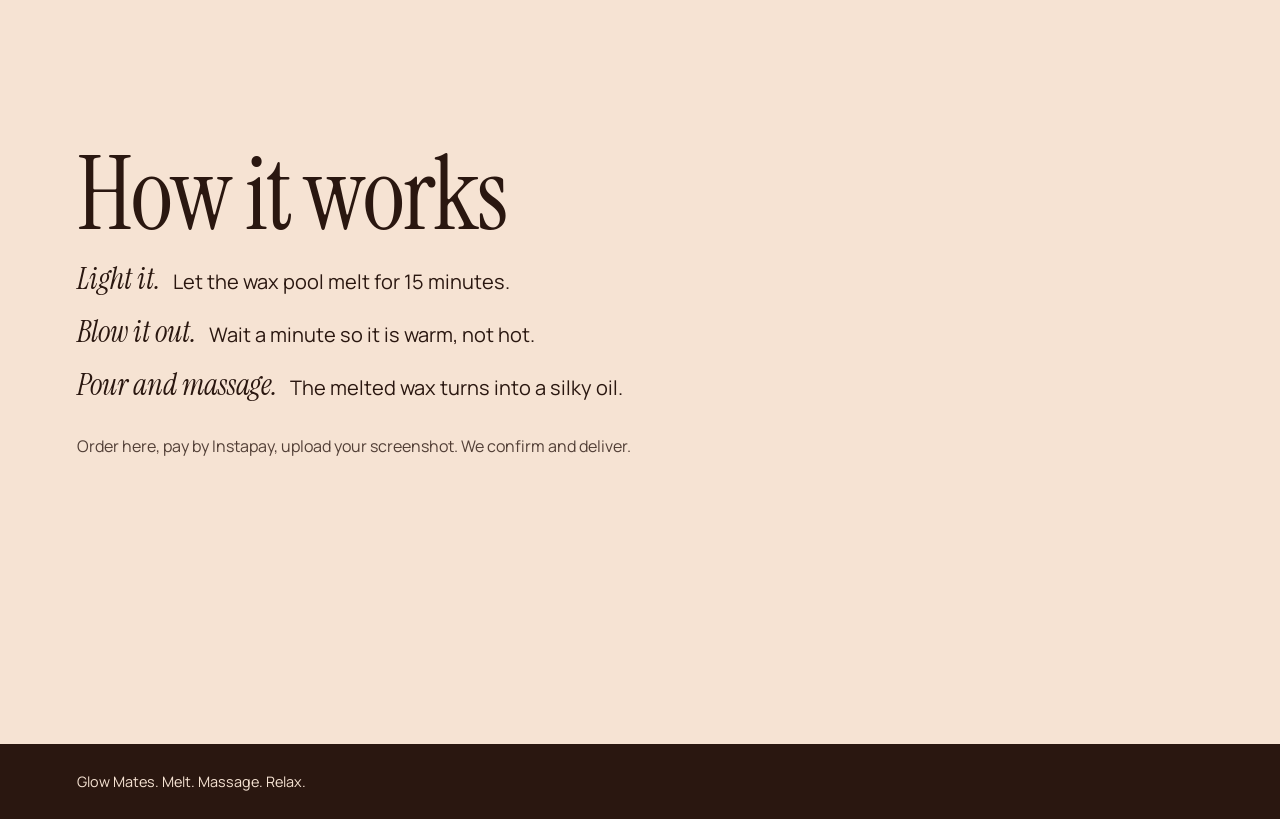
==== commit 575ca2f5: "Update image source and fix newline in index.html Updated the image source for the coming soon ad an" ====
--- a/index.html
+++ b/index.html
@@ -188,7 +188,7 @@
 <div id="adPop" class="modal" aria-hidden="true">
   <div class="card ad-card">
     <button class="x" data-close data-i18n-aria="close" aria-label="Close">×</button>
-    <img src="images/teaser.png" alt="Glowmates - Coming Soon">
+    <img src="images/Glowmates%20Coming%20Soon%20Teaser.png" alt="Glowmates - Coming Soon">
   </div>
 </div>
 
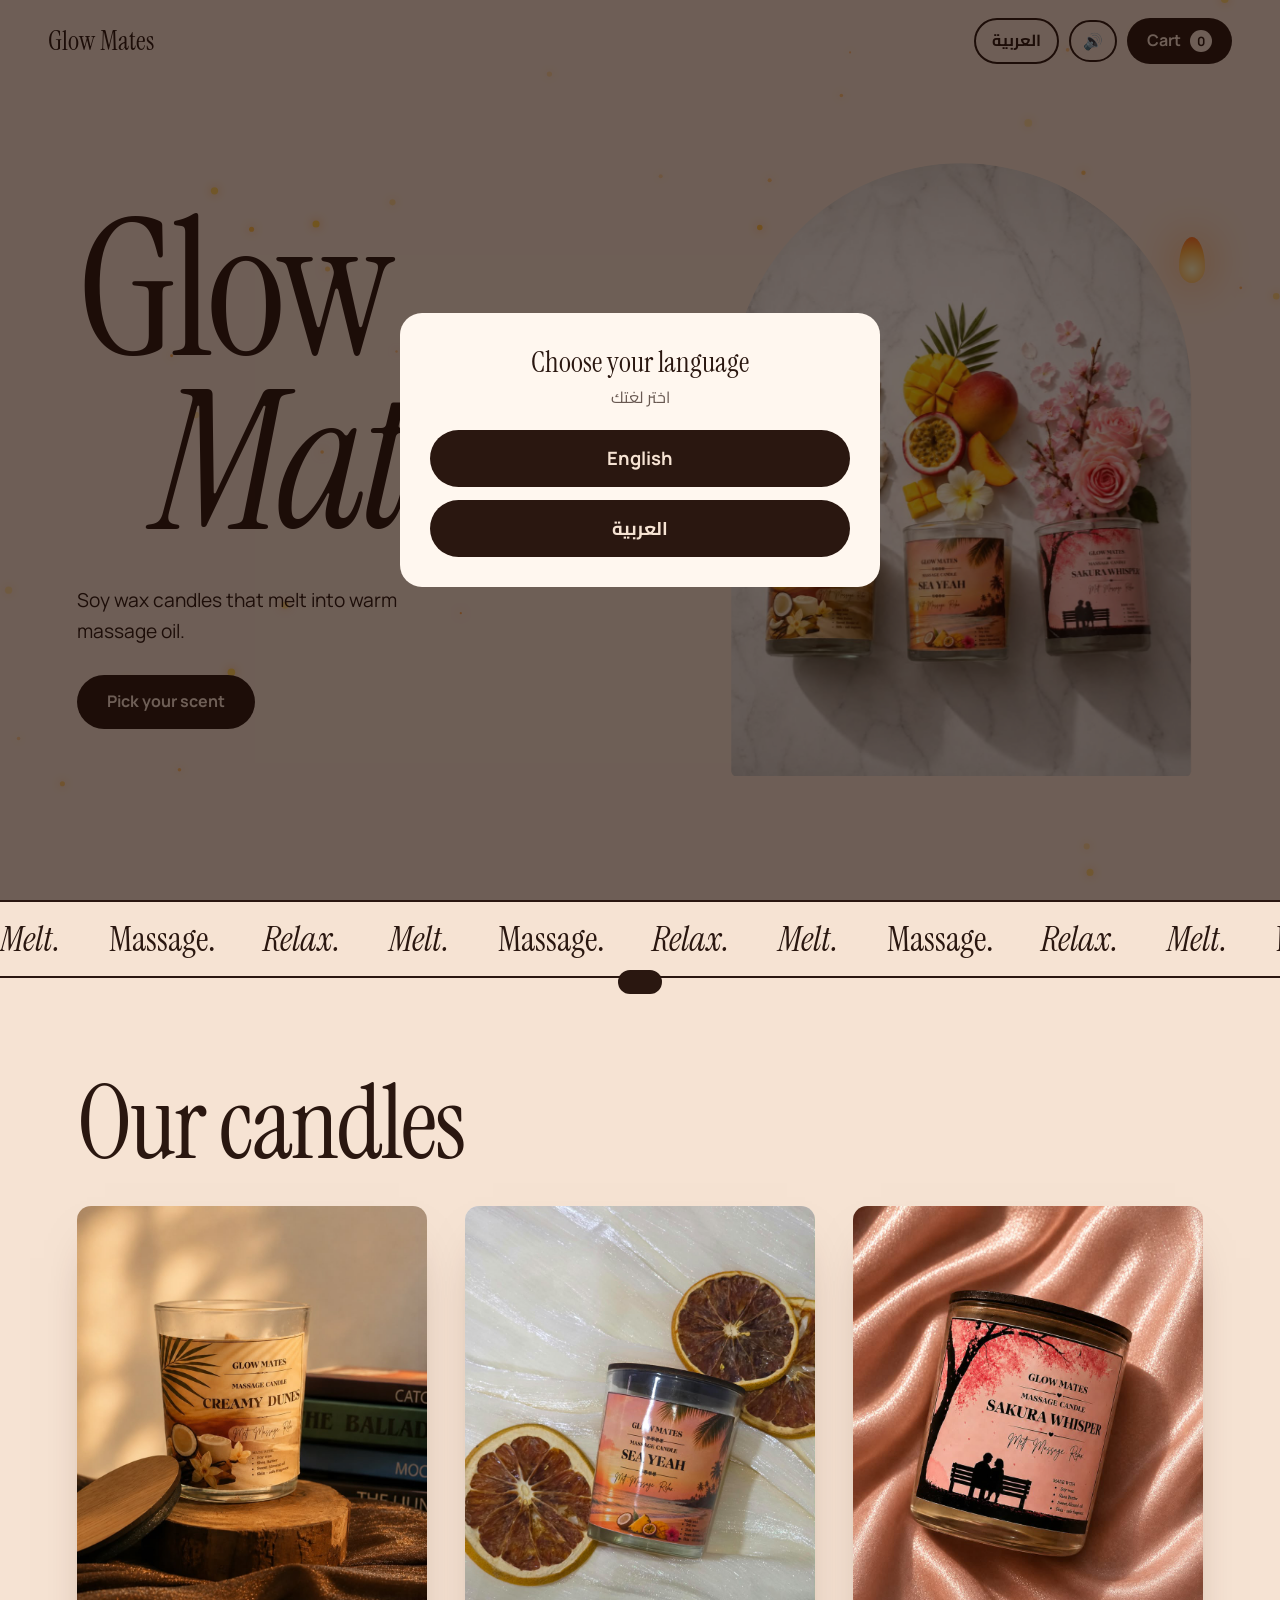
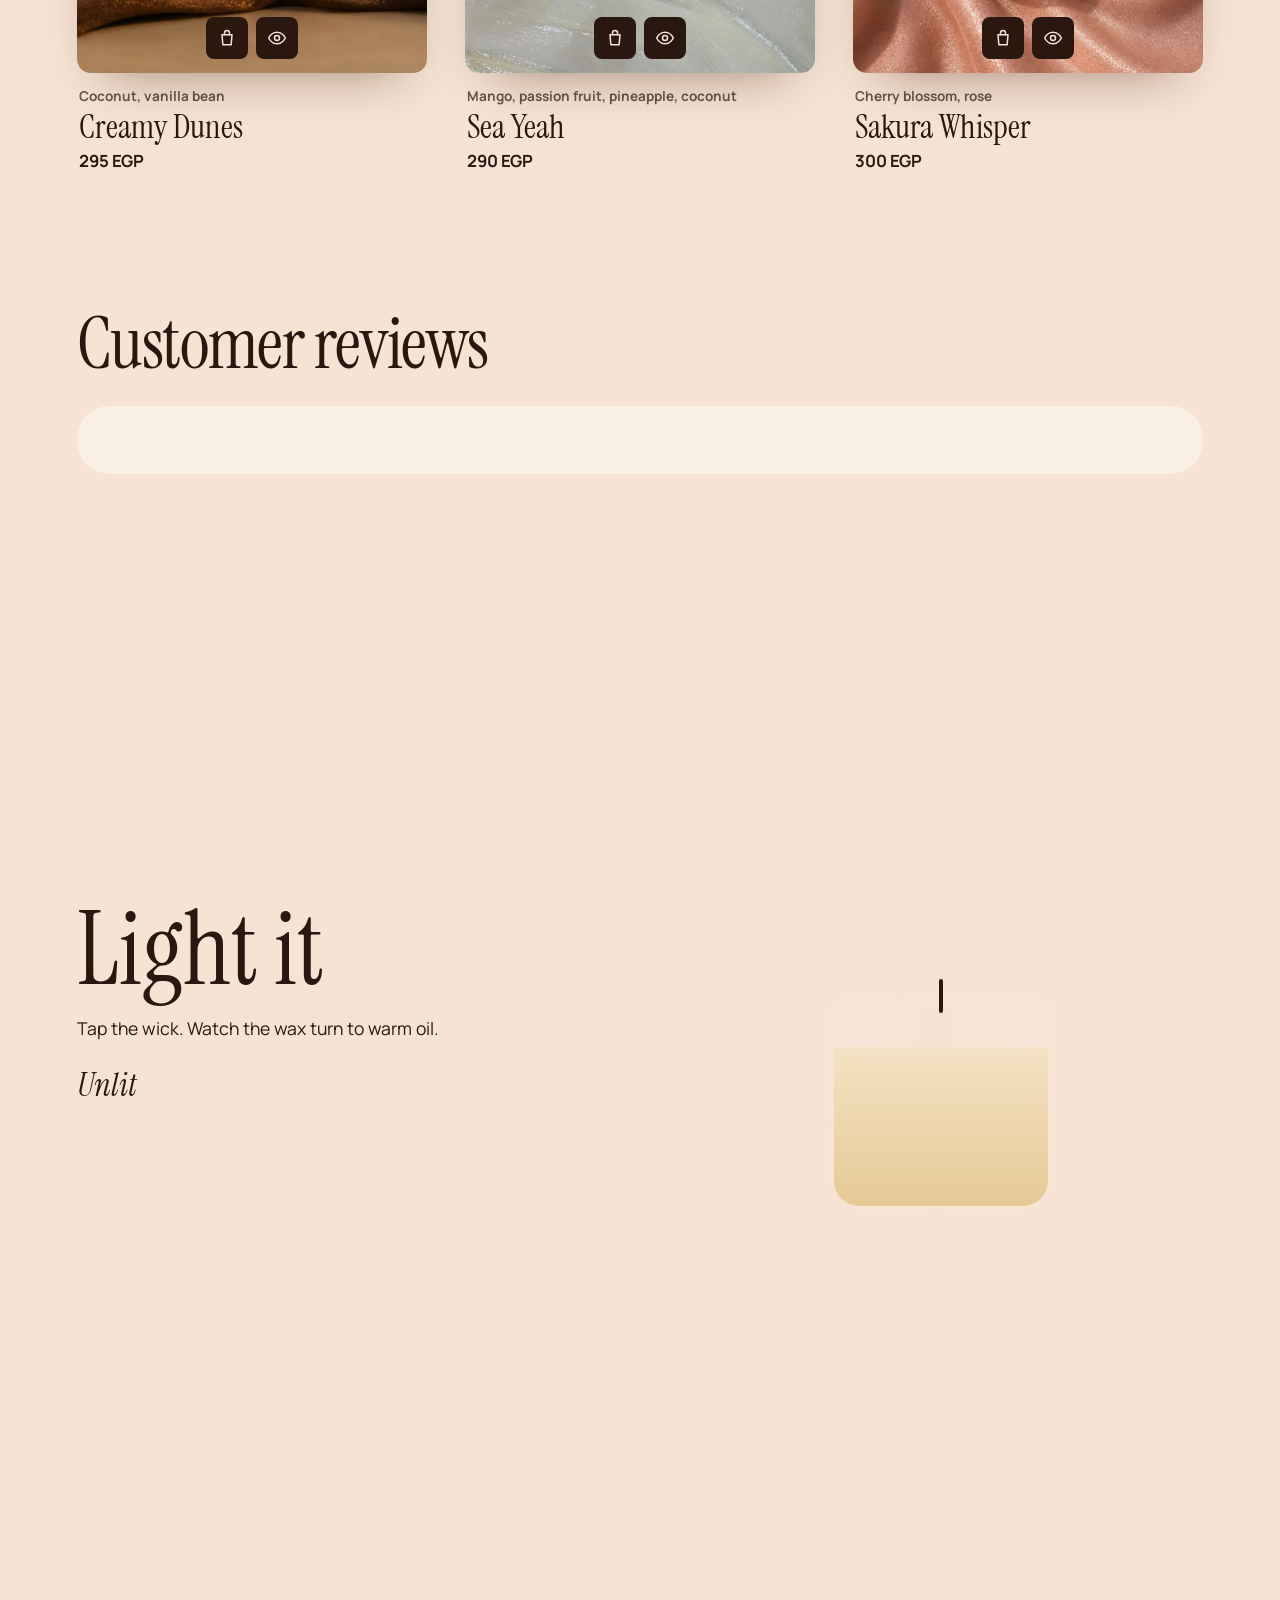
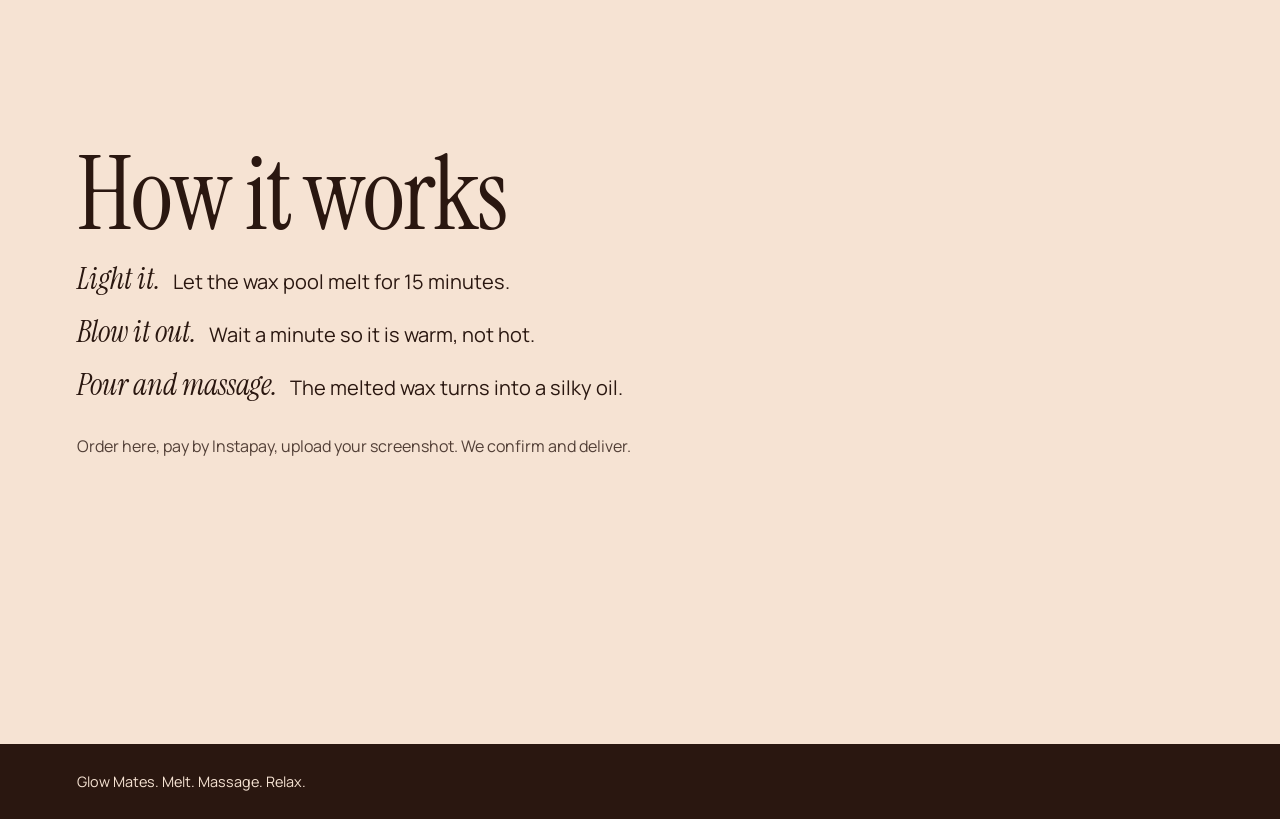
==== commit c060a147: "Update index.html" ====
--- a/index.html
+++ b/index.html
@@ -9,7 +9,7 @@
 <link rel="preconnect" href="https://fonts.gstatic.com" crossorigin>
 <link href="https://fonts.googleapis.com/css2?family=Instrument+Serif:ital@0;1&family=Manrope:wght@400;500;700&family=Cairo:wght@400;600;700&display=swap" rel="stylesheet">
 <script>try{if(localStorage.getItem("gm_lang")==="ar"){document.documentElement.lang="ar";document.documentElement.dir="rtl"}}catch(e){}</script>
-<link rel="stylesheet" href="style.css?v=12">
+<link rel="stylesheet" href="style.css?v=13">
 </head>
 <body>
 
@@ -33,7 +33,10 @@
   </div>
   <canvas id="embers" class="embers" aria-hidden="true"></canvas>
   <div class="hero-img">
-    <div class="arch"><img src="images/trio.jpg" alt="Creamy Dunes, Sea Yeah and Sakura Whisper candles" data-par="0.08"></div>
+    <div class="arch"><div class="slides" data-par="0.08">
+      <img class="slide on" src="images/trio.jpg" alt="Creamy Dunes, Sea Yeah and Sakura Whisper candles">
+      <img class="slide" src="images/lipgloss.jpg" alt="Glow Mates lip gloss" onerror="this.remove()">
+    </div></div>
     <div class="flame" aria-hidden="true"></div>
   </div>
 </section>
@@ -206,6 +209,6 @@
 
 <div id="toast" class="toast" role="status"></div>
 <script src="config.js?v=3"></script>
-<script src="app.js?v=12"></script>
+<script src="app.js?v=13"></script>
 </body>
 </html>
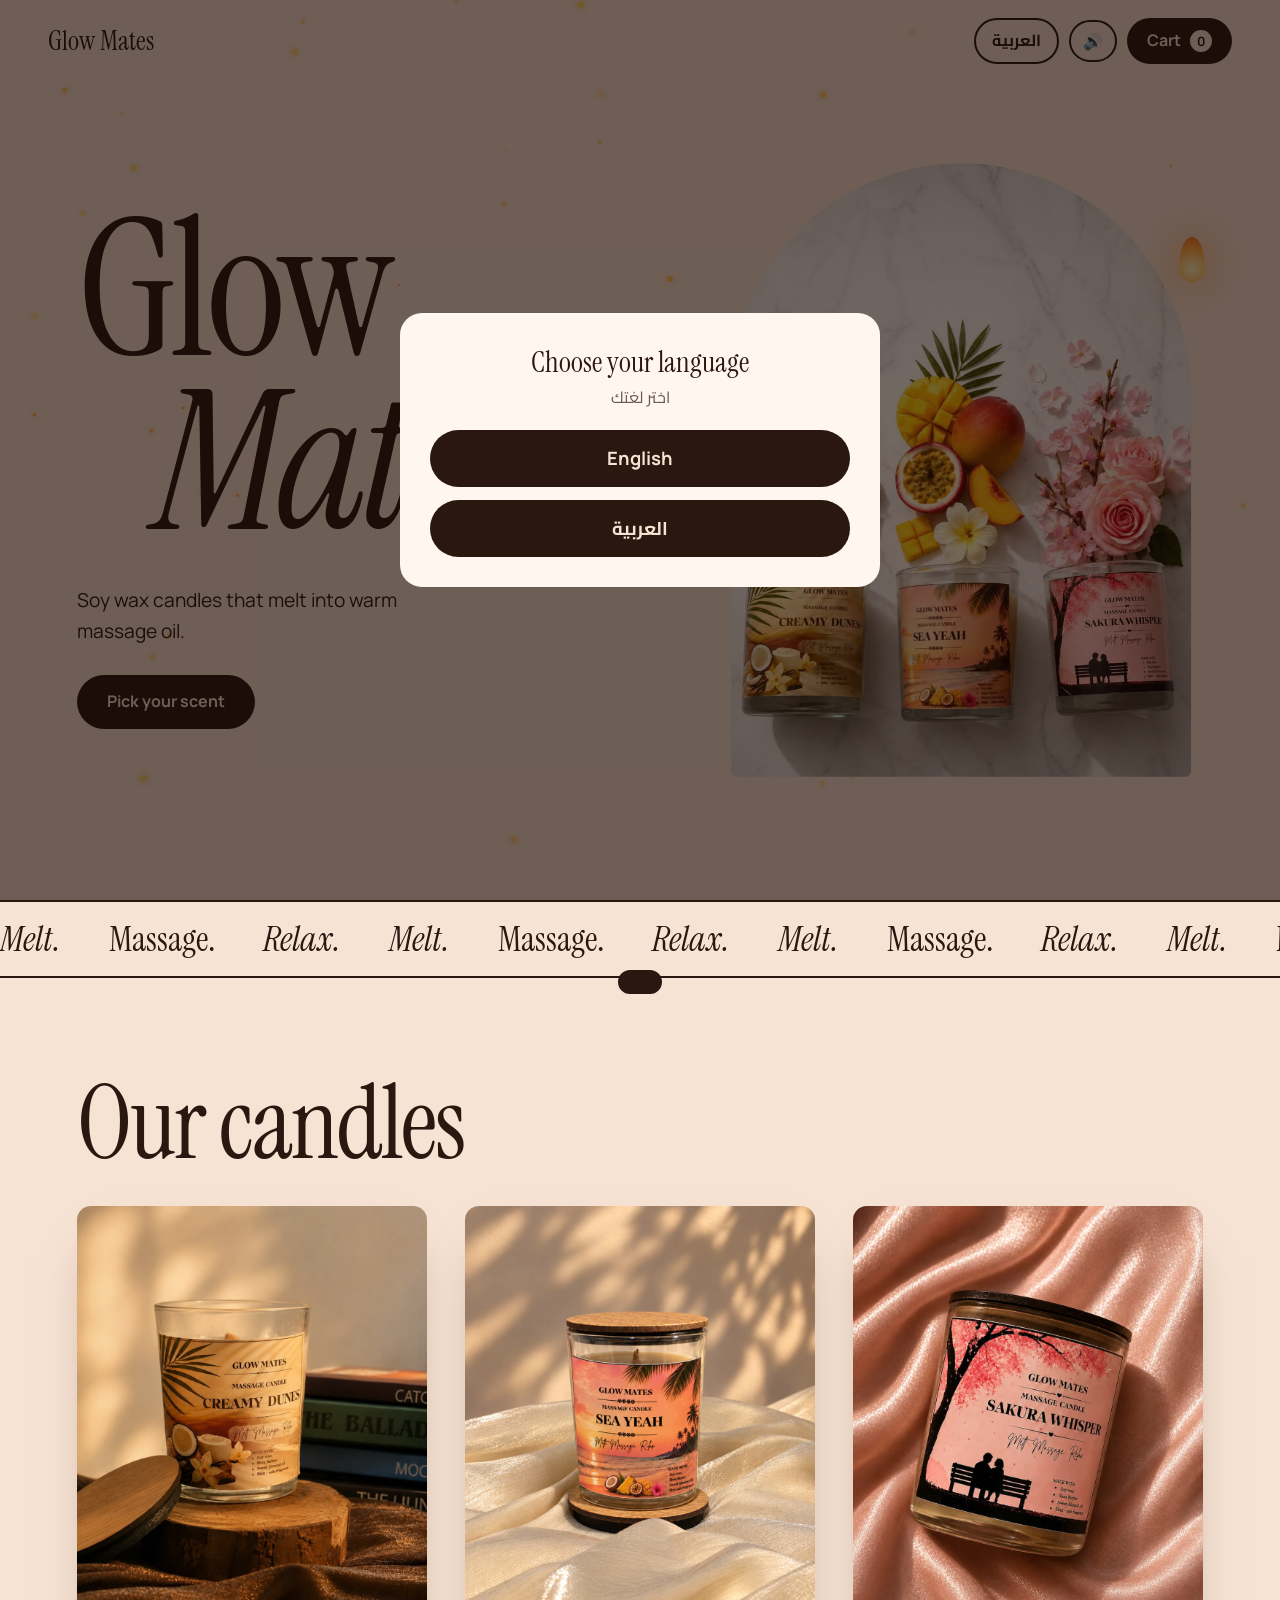
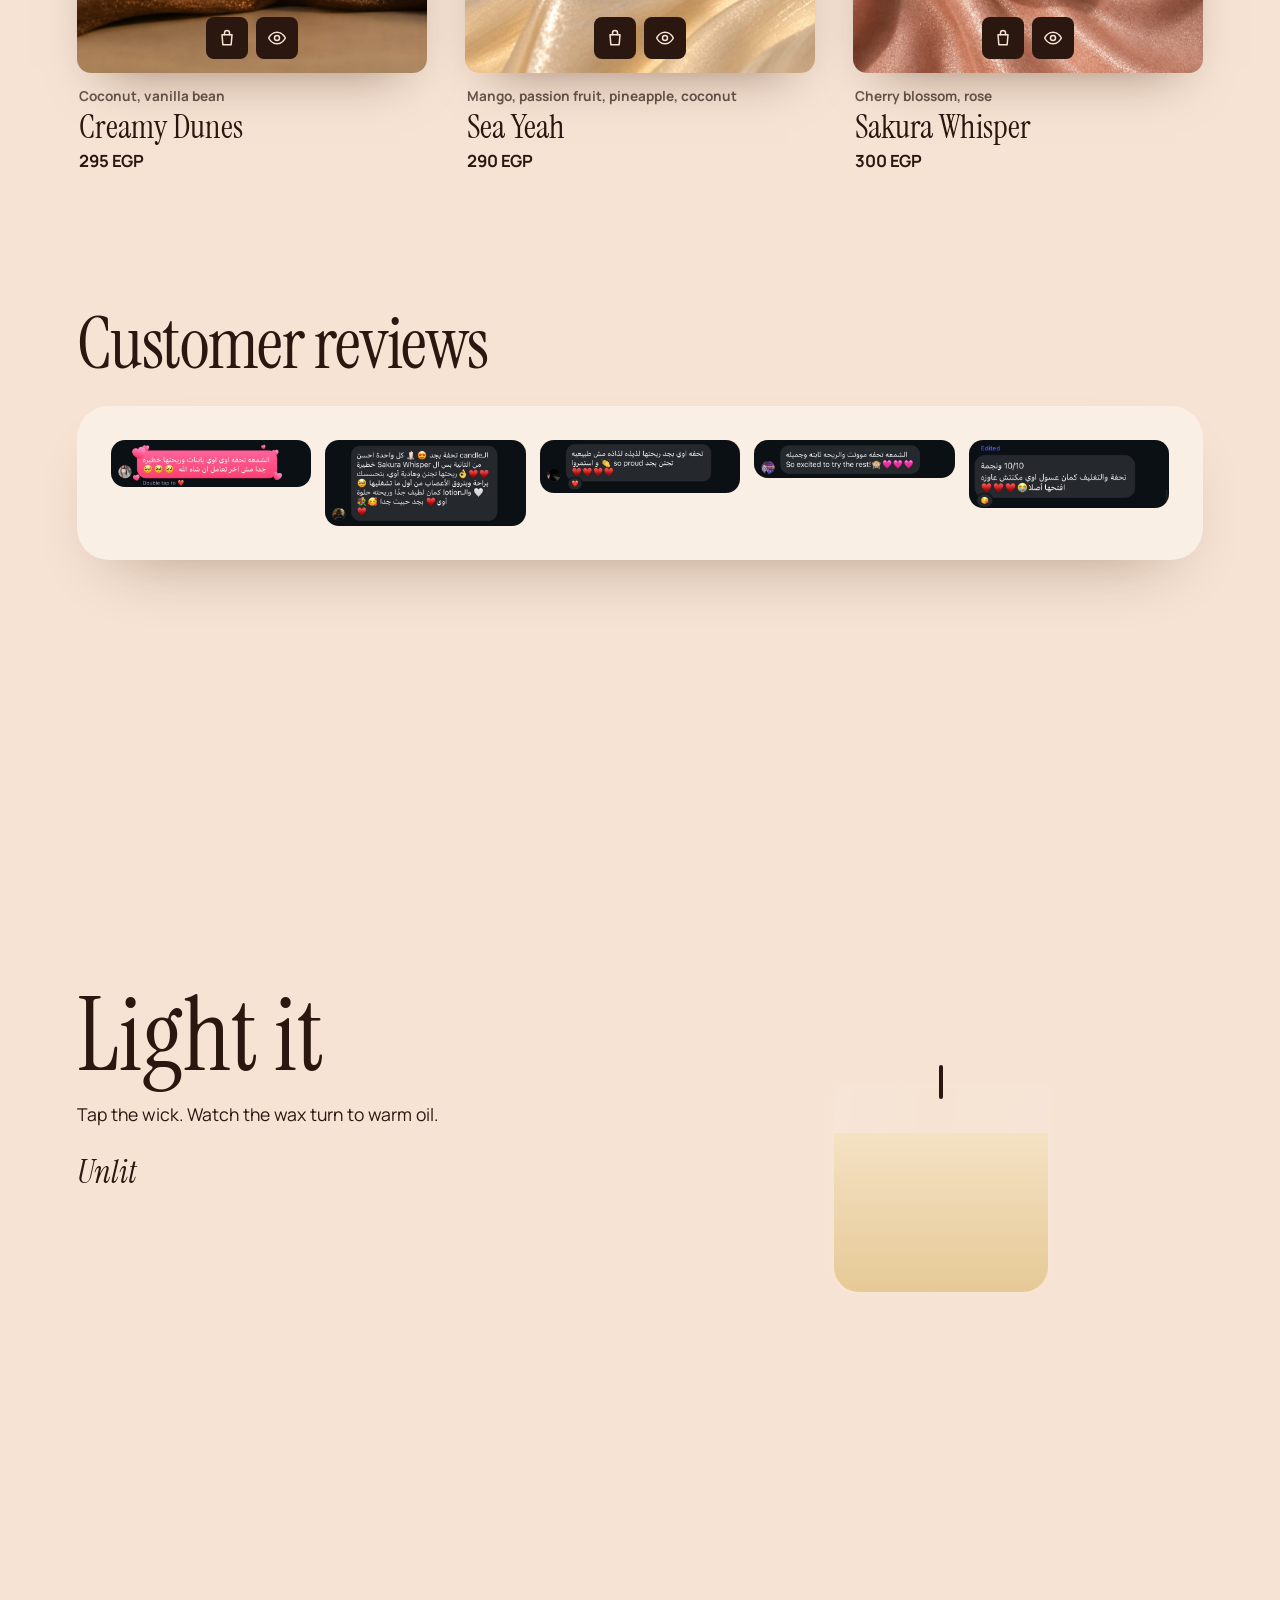
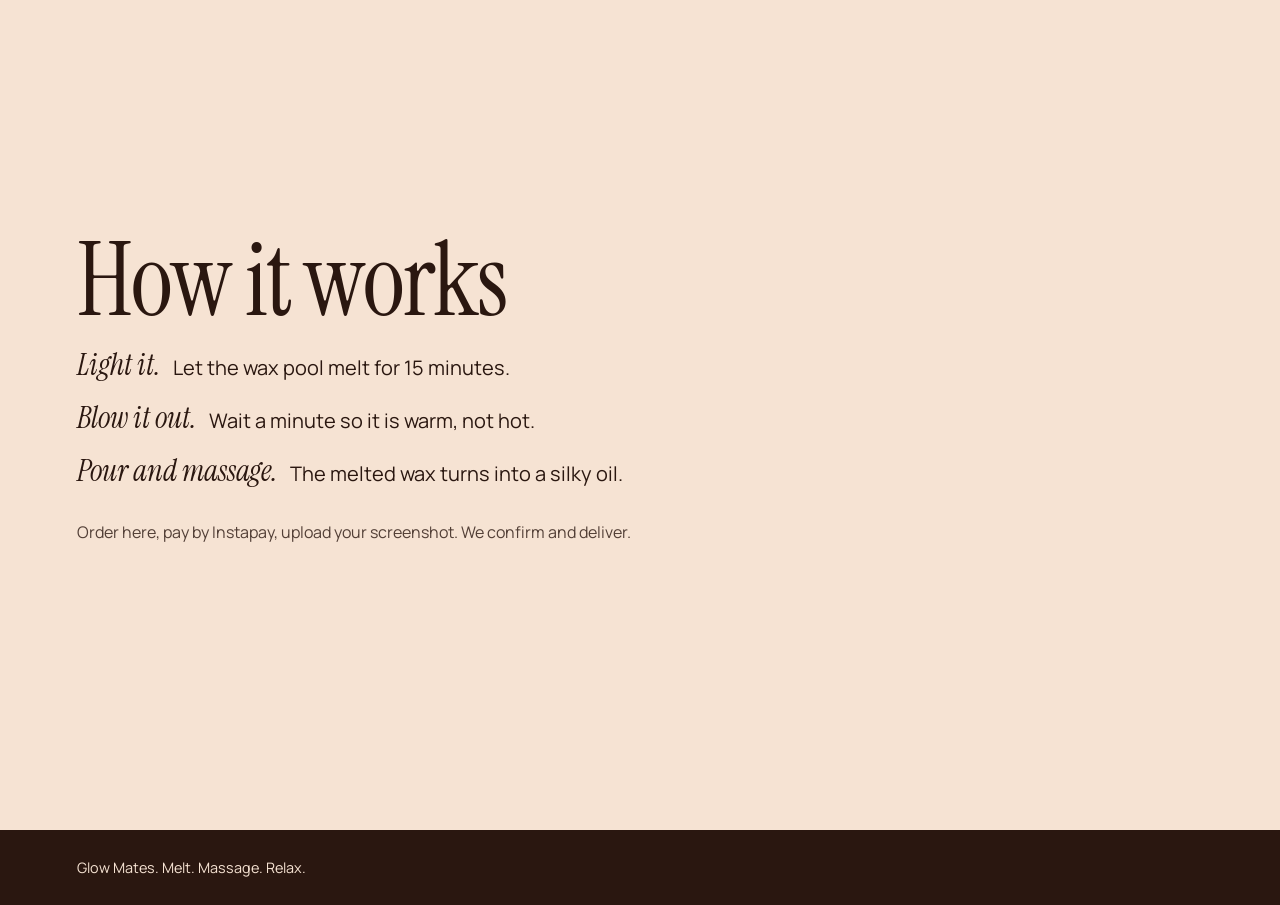
==== commit 69a69b16: "Update index.html" ====
--- a/index.html
+++ b/index.html
@@ -9,7 +9,8 @@
 <link rel="preconnect" href="https://fonts.gstatic.com" crossorigin>
 <link href="https://fonts.googleapis.com/css2?family=Instrument+Serif:ital@0;1&family=Manrope:wght@400;500;700&family=Cairo:wght@400;600;700&display=swap" rel="stylesheet">
 <script>try{if(localStorage.getItem("gm_lang")==="ar"){document.documentElement.lang="ar";document.documentElement.dir="rtl"}}catch(e){}</script>
-<link rel="stylesheet" href="style.css?v=13">
+<script>window.gmFb=function(i){var p=i.getAttribute("data-alt");if(p&&!i.dataset.t){i.dataset.t=1;i.src=p}else{i.remove()}}</script>
+<link rel="stylesheet" href="style.css?v=14">
 </head>
 <body>
 
@@ -76,11 +77,11 @@
   <div class="shop-in">
     <h2 class="split" data-i18n="reviewsH">Customer reviews</h2>
     <div class="rev-box">
-      <img src="images/1.jpeg" alt="Customer review 1" loading="lazy" onerror="this.remove()">
-      <img src="images/2.jpeg" alt="Customer review 2" loading="lazy" onerror="this.remove()">
-      <img src="images/3.jpeg" alt="Customer review 3" loading="lazy" onerror="this.remove()">
-      <img src="images/4.jpeg" alt="Customer review 4" loading="lazy" onerror="this.remove()">
-      <img src="images/5.jpeg" alt="Customer review 5" loading="lazy" onerror="this.remove()">
+      <img src="images/1.jpeg" data-alt="1.jpeg" alt="Customer review 1" loading="lazy" onerror="gmFb(this)">
+      <img src="images/2.jpeg" data-alt="2.jpeg" alt="Customer review 2" loading="lazy" onerror="gmFb(this)">
+      <img src="images/3.jpeg" data-alt="3.jpeg" alt="Customer review 3" loading="lazy" onerror="gmFb(this)">
+      <img src="images/4.jpeg" data-alt="4.jpeg" alt="Customer review 4" loading="lazy" onerror="gmFb(this)">
+      <img src="images/5.jpeg" data-alt="5.jpeg" alt="Customer review 5" loading="lazy" onerror="gmFb(this)">
     </div>
   </div>
 </section>
@@ -191,7 +192,7 @@
 <div id="adPop" class="modal" aria-hidden="true">
   <div class="card ad-card">
     <button class="x" data-close data-i18n-aria="close" aria-label="Close">×</button>
-    <img src="images/Glowmates%20Coming%20Soon%20Teaser.png" alt="Glowmates - Coming Soon">
+    <img src="images/Glowmates%20Coming%20Soon%20Teaser.png" data-alt="images/teaser.png" alt="Glowmates - Coming Soon" onerror="gmFb(this)">
   </div>
 </div>
 
@@ -209,6 +210,6 @@
 
 <div id="toast" class="toast" role="status"></div>
 <script src="config.js?v=3"></script>
-<script src="app.js?v=13"></script>
+<script src="app.js?v=14"></script>
 </body>
 </html>
--- a/style.css
+++ b/style.css
@@ -266,3 +266,8 @@
 .ad-card img{width:100%;height:auto;display:block}
 .ad-card .x{color:#fff;background:rgba(0,0,0,.45);width:38px;height:38px;border-radius:50%;display:grid;place-items:center;font-size:1.6rem;z-index:2;top:10px;right:10px}
 html[dir=rtl] .modal .ad-card .x{left:10px;right:auto}
+
+/* hero slideshow: candles <-> lip gloss */
+.arch .slides{position:relative;width:100%;height:112%}
+.arch .slide{position:absolute;inset:0;width:100%;height:100%;object-fit:cover;opacity:0;transform:scale(1.06);transition:opacity 1s ease,transform 3.4s ease}
+.arch .slide.on{opacity:1;transform:scale(1)}
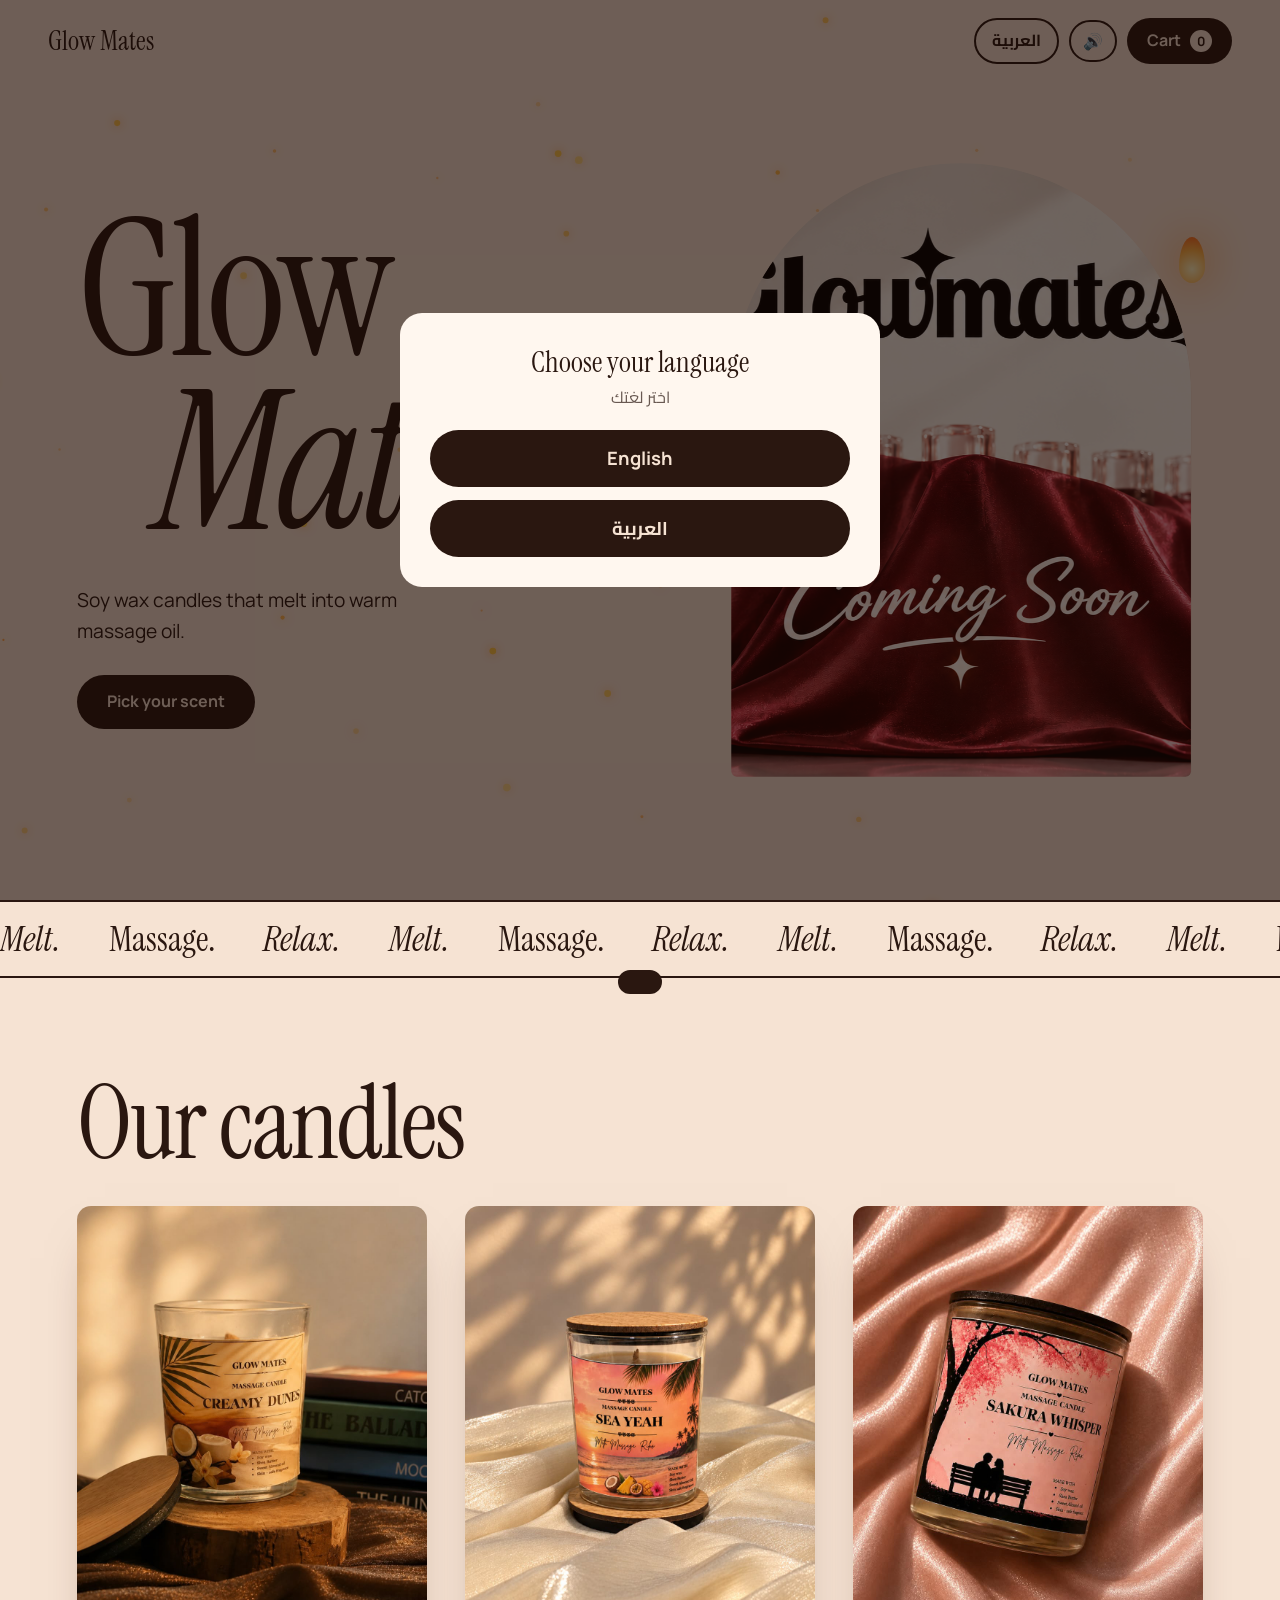
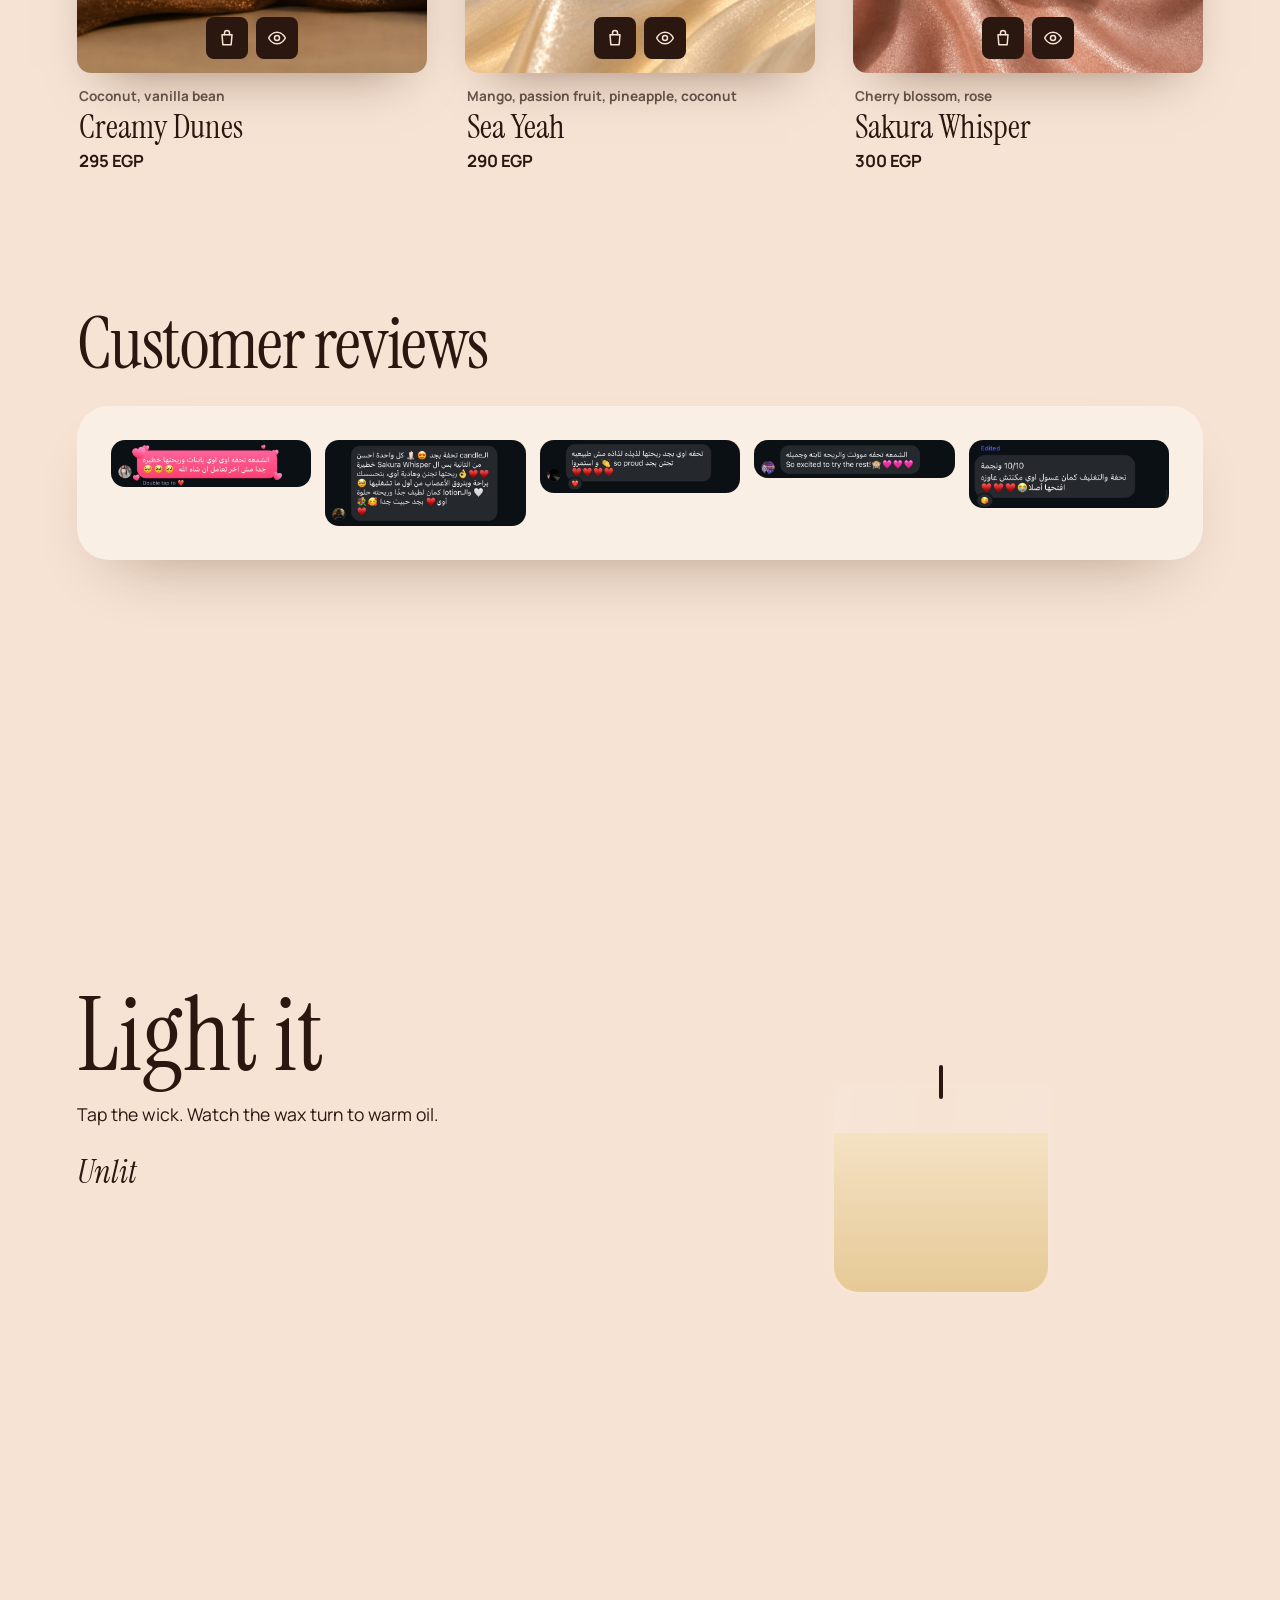
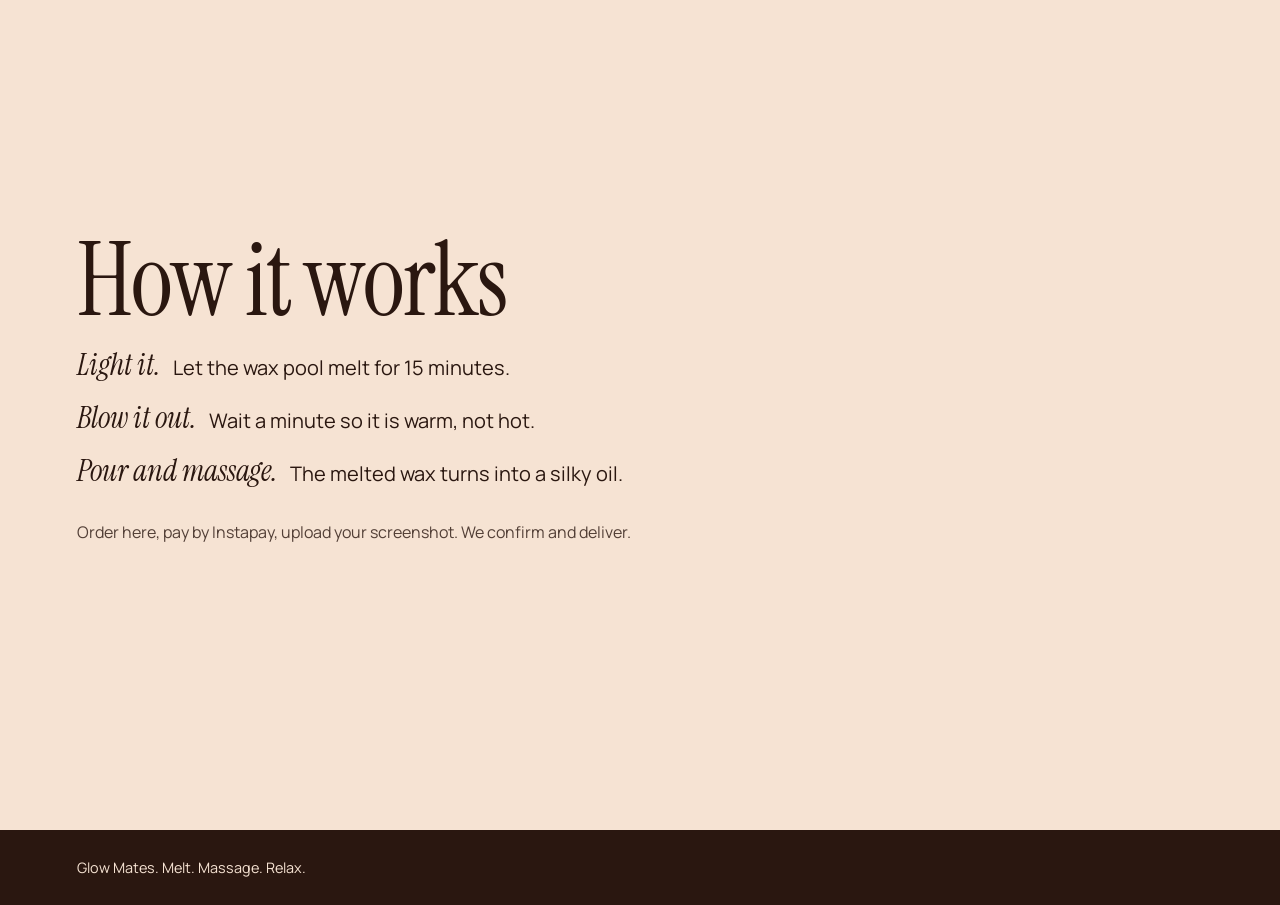
==== commit 46e36b3b: "Update index.html" ====
--- a/index.html
+++ b/index.html
@@ -36,7 +36,7 @@
   <div class="hero-img">
     <div class="arch"><div class="slides" data-par="0.08">
       <img class="slide on" src="images/trio.jpg" alt="Creamy Dunes, Sea Yeah and Sakura Whisper candles">
-      <img class="slide" src="images/lipgloss.jpg" alt="Glow Mates lip gloss" onerror="this.remove()">
+      <img class="slide" src="images/Glowmates%20Coming%20Soon%20Teaser.png" data-alt="images/teaser.png" alt="Glowmates - Coming Soon" onerror="gmFb(this)">
     </div></div>
     <div class="flame" aria-hidden="true"></div>
   </div>
@@ -188,14 +188,6 @@
 <!-- review lightbox -->
 <div id="lightbox" class="modal" aria-hidden="true"><img id="lbImg" alt=""></div>
 
-<!-- coming soon ad -->
-<div id="adPop" class="modal" aria-hidden="true">
-  <div class="card ad-card">
-    <button class="x" data-close data-i18n-aria="close" aria-label="Close">×</button>
-    <img src="images/Glowmates%20Coming%20Soon%20Teaser.png" data-alt="images/teaser.png" alt="Glowmates - Coming Soon" onerror="gmFb(this)">
-  </div>
-</div>
-
 <!-- language picker -->
 <div id="langPick" class="modal" aria-hidden="true">
   <div class="card">
@@ -210,6 +202,6 @@
 
 <div id="toast" class="toast" role="status"></div>
 <script src="config.js?v=3"></script>
-<script src="app.js?v=14"></script>
+<script src="app.js?v=15"></script>
 </body>
 </html>
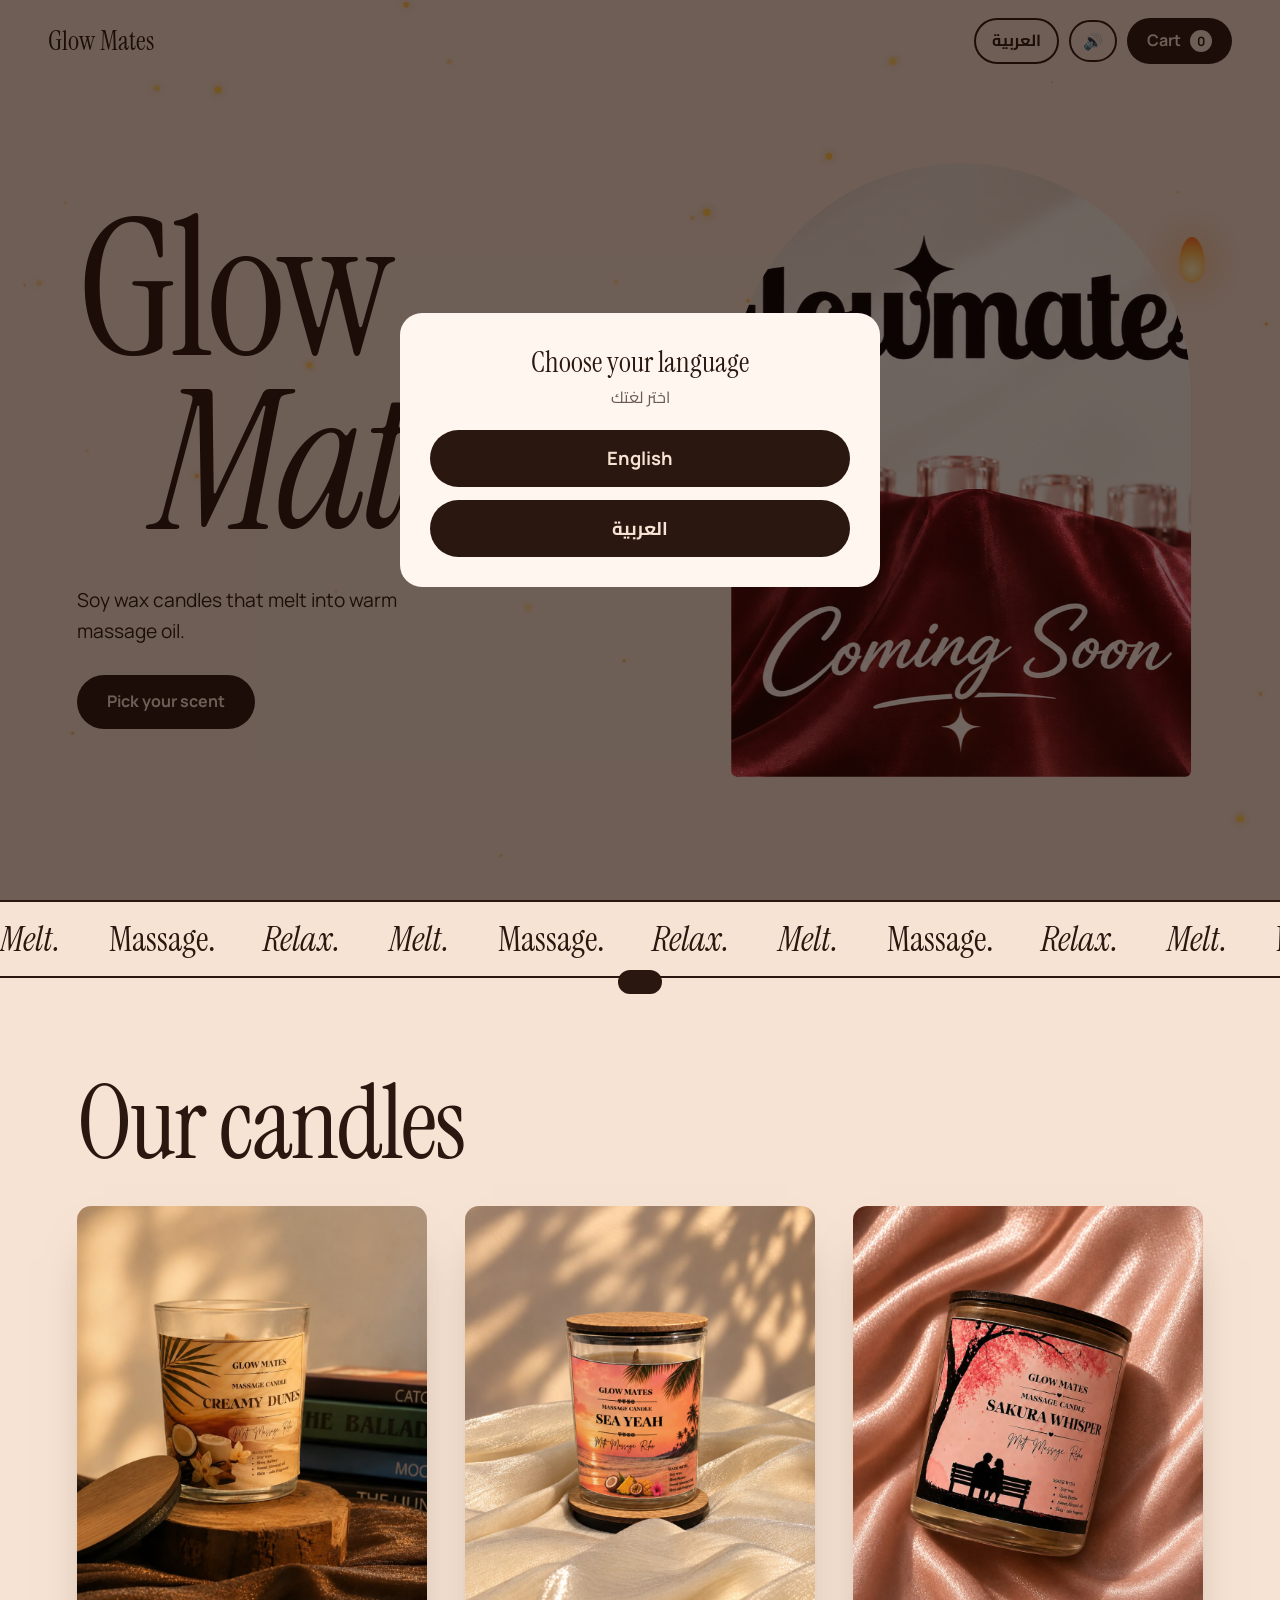
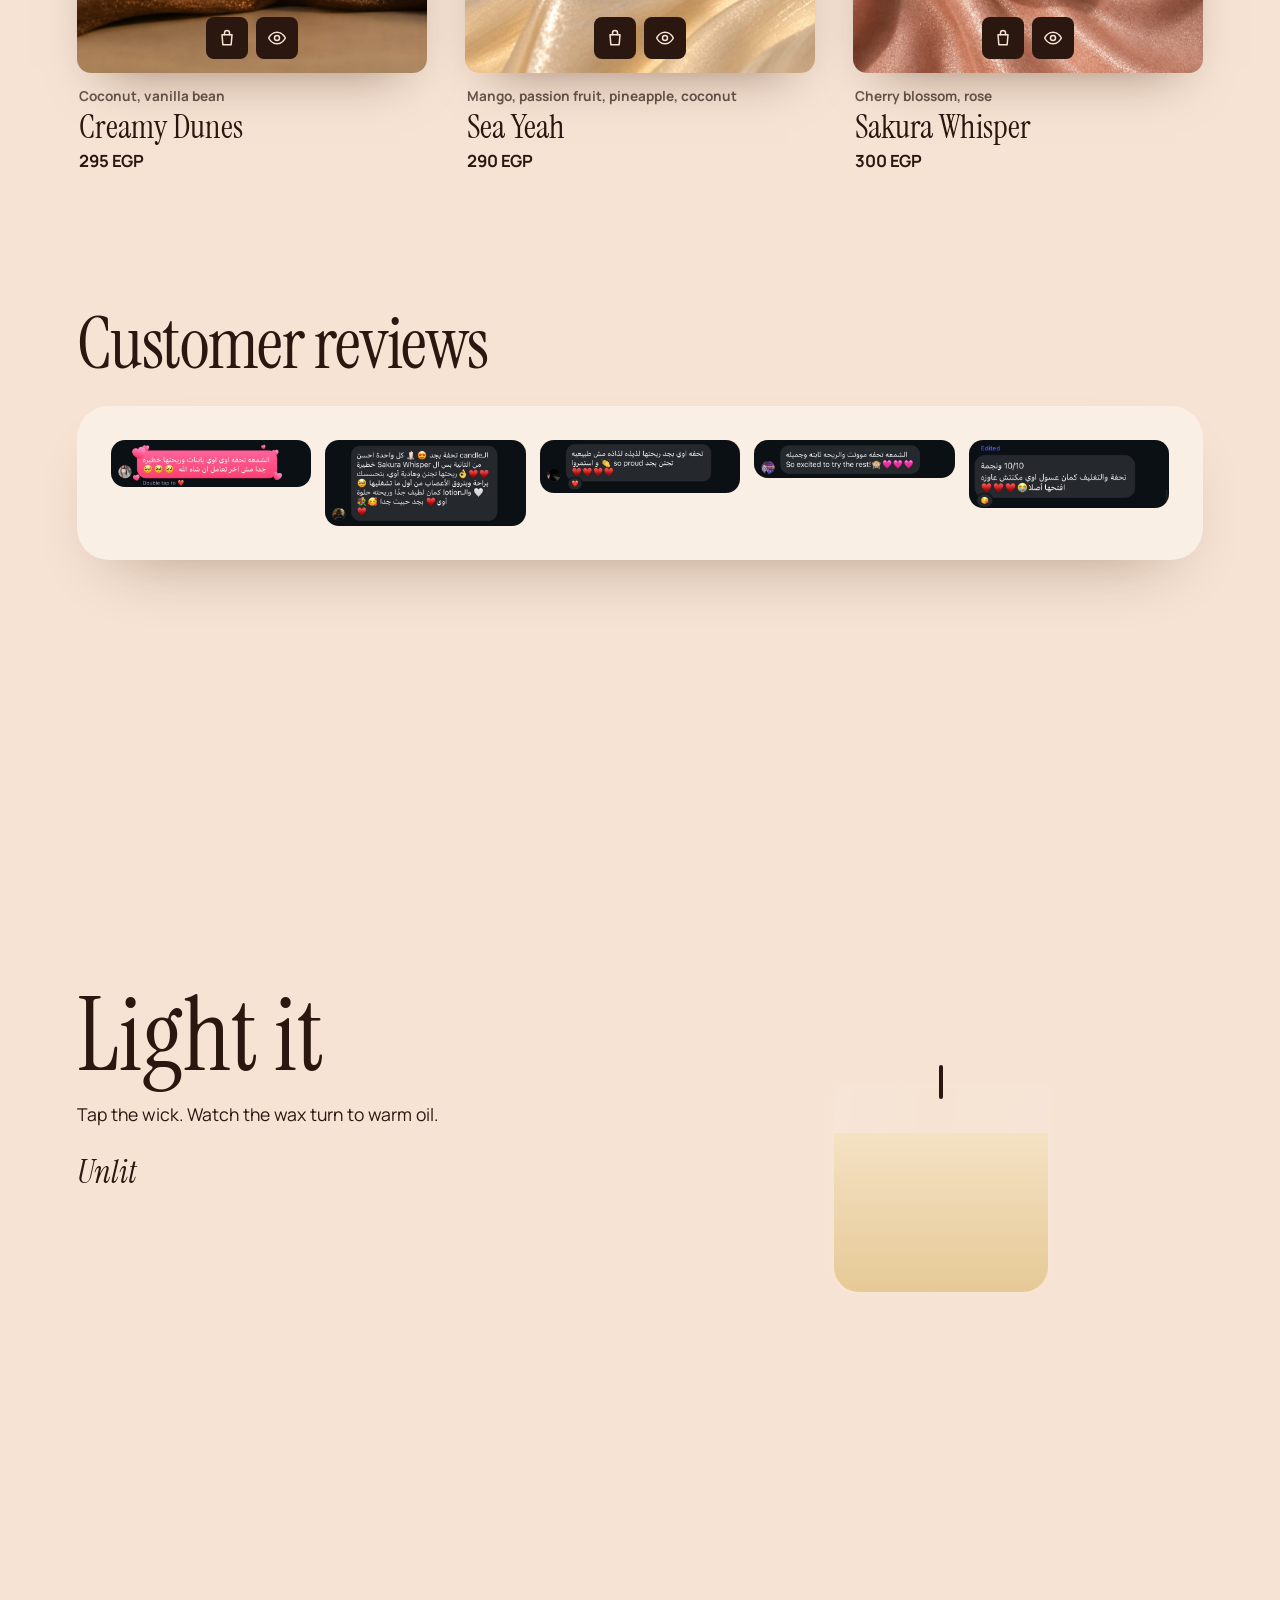
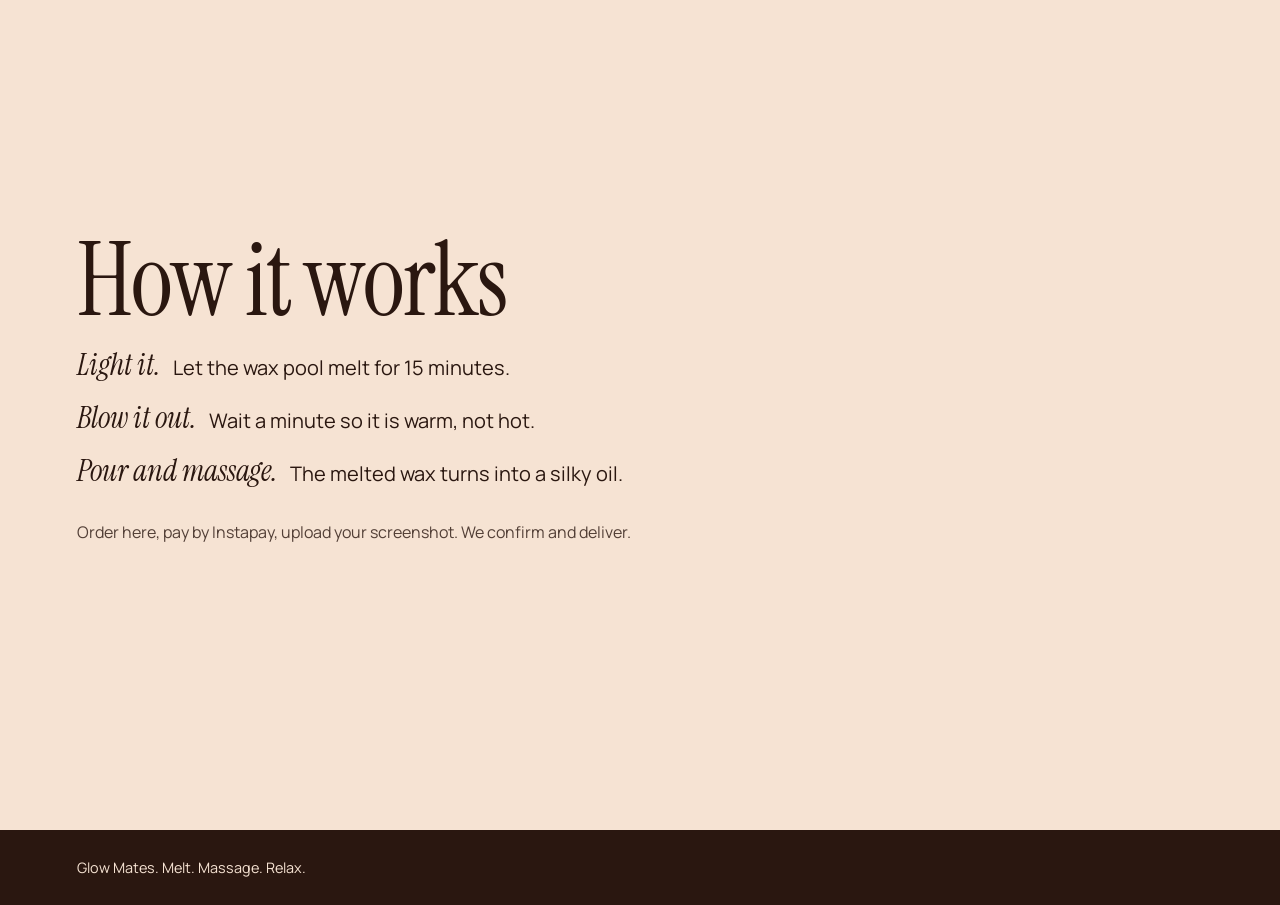
==== commit aa0a151c: "Update stylesheet and script versions in index.html" ====
--- a/index.html
+++ b/index.html
@@ -10,7 +10,7 @@
 <link href="https://fonts.googleapis.com/css2?family=Instrument+Serif:ital@0;1&family=Manrope:wght@400;500;700&family=Cairo:wght@400;600;700&display=swap" rel="stylesheet">
 <script>try{if(localStorage.getItem("gm_lang")==="ar"){document.documentElement.lang="ar";document.documentElement.dir="rtl"}}catch(e){}</script>
 <script>window.gmFb=function(i){var p=i.getAttribute("data-alt");if(p&&!i.dataset.t){i.dataset.t=1;i.src=p}else{i.remove()}}</script>
-<link rel="stylesheet" href="style.css?v=14">
+<link rel="stylesheet" href="style.css?v=15">
 </head>
 <body>
 
@@ -36,7 +36,10 @@
   <div class="hero-img">
     <div class="arch"><div class="slides" data-par="0.08">
       <img class="slide on" src="images/trio.jpg" alt="Creamy Dunes, Sea Yeah and Sakura Whisper candles">
-      <img class="slide" src="images/Glowmates%20Coming%20Soon%20Teaser.png" data-alt="images/teaser.png" alt="Glowmates - Coming Soon" onerror="gmFb(this)">
+      <div class="slide fit">
+        <img class="bgimg" src="images/Glowmates%20Coming%20Soon%20Teaser.png" data-alt="images/teaser.png" alt="" aria-hidden="true" onerror="gmFb(this)">
+        <img class="fgimg" src="images/Glowmates%20Coming%20Soon%20Teaser.png" data-alt="images/teaser.png" alt="Glowmates - Coming Soon" onerror="gmFb(this)">
+      </div>
     </div></div>
     <div class="flame" aria-hidden="true"></div>
   </div>
@@ -202,6 +205,6 @@
 
 <div id="toast" class="toast" role="status"></div>
 <script src="config.js?v=3"></script>
-<script src="app.js?v=15"></script>
+<script src="app.js?v=16"></script>
 </body>
 </html>
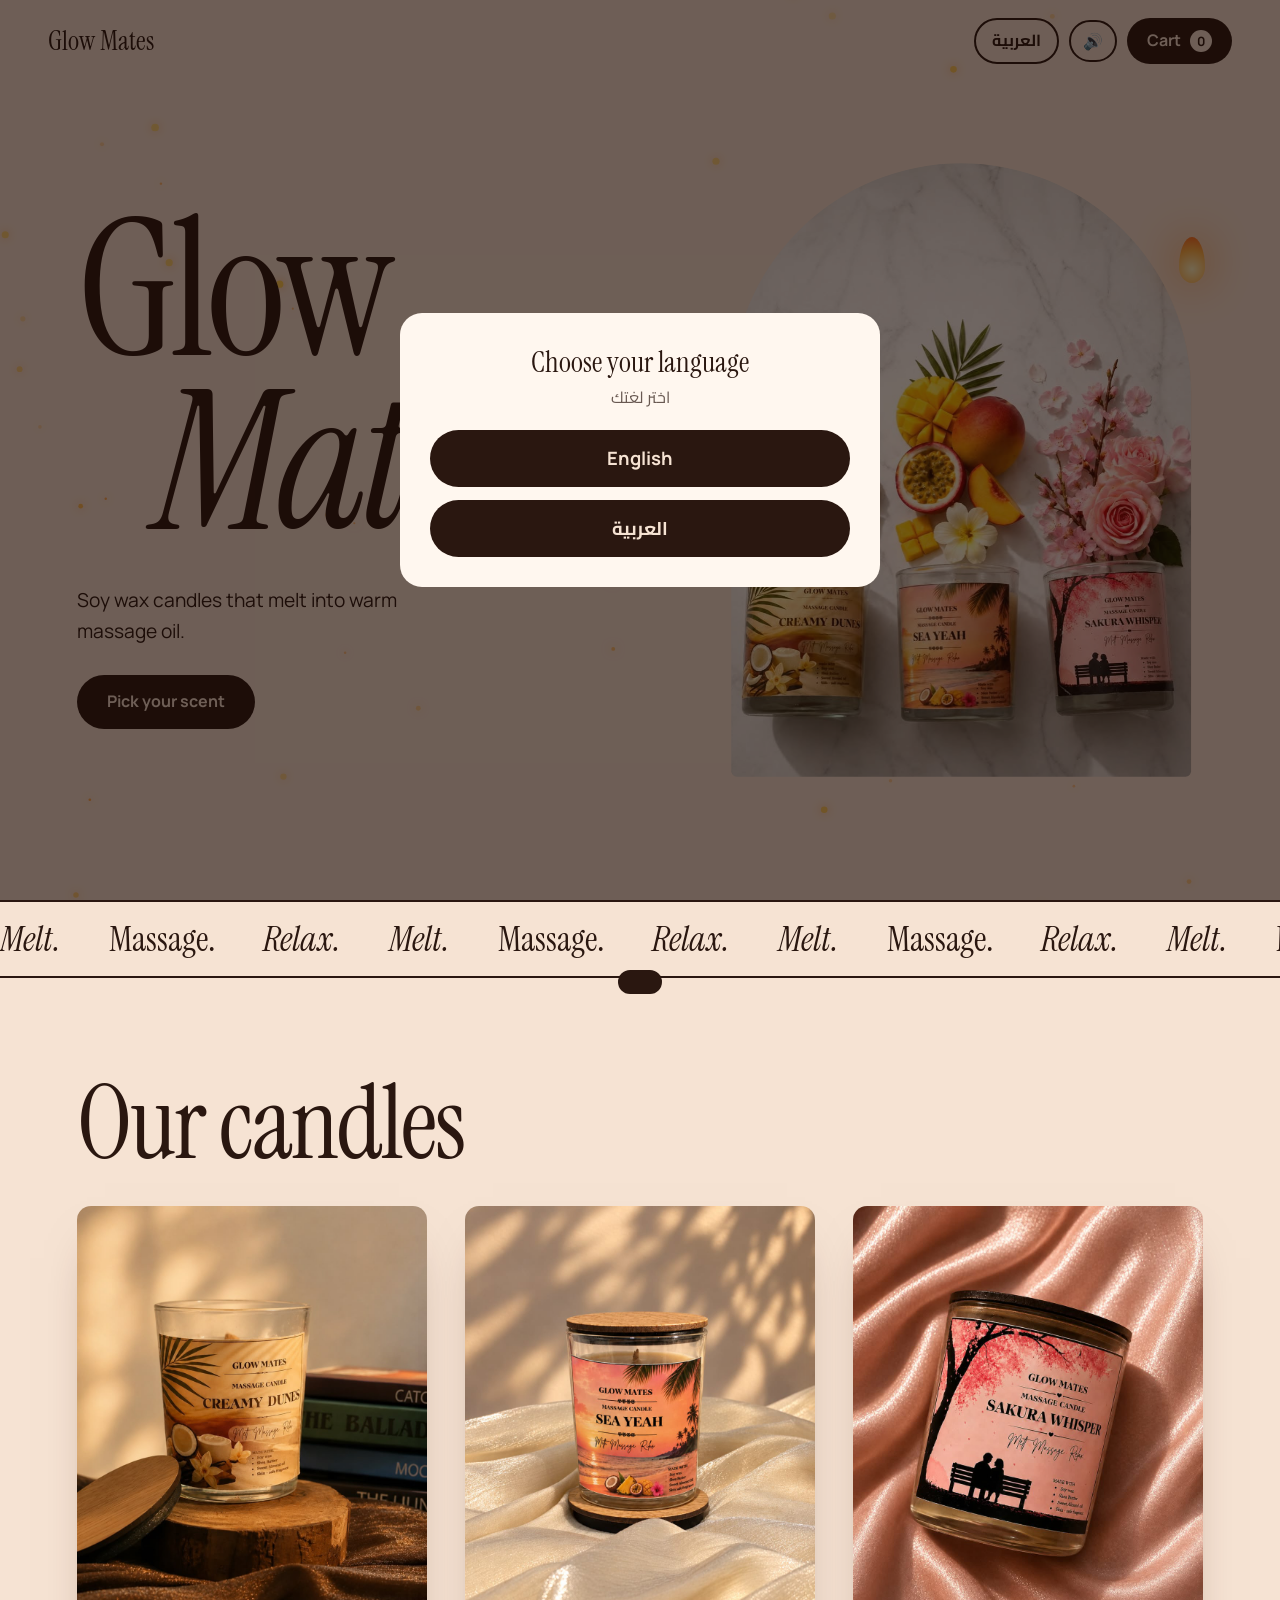
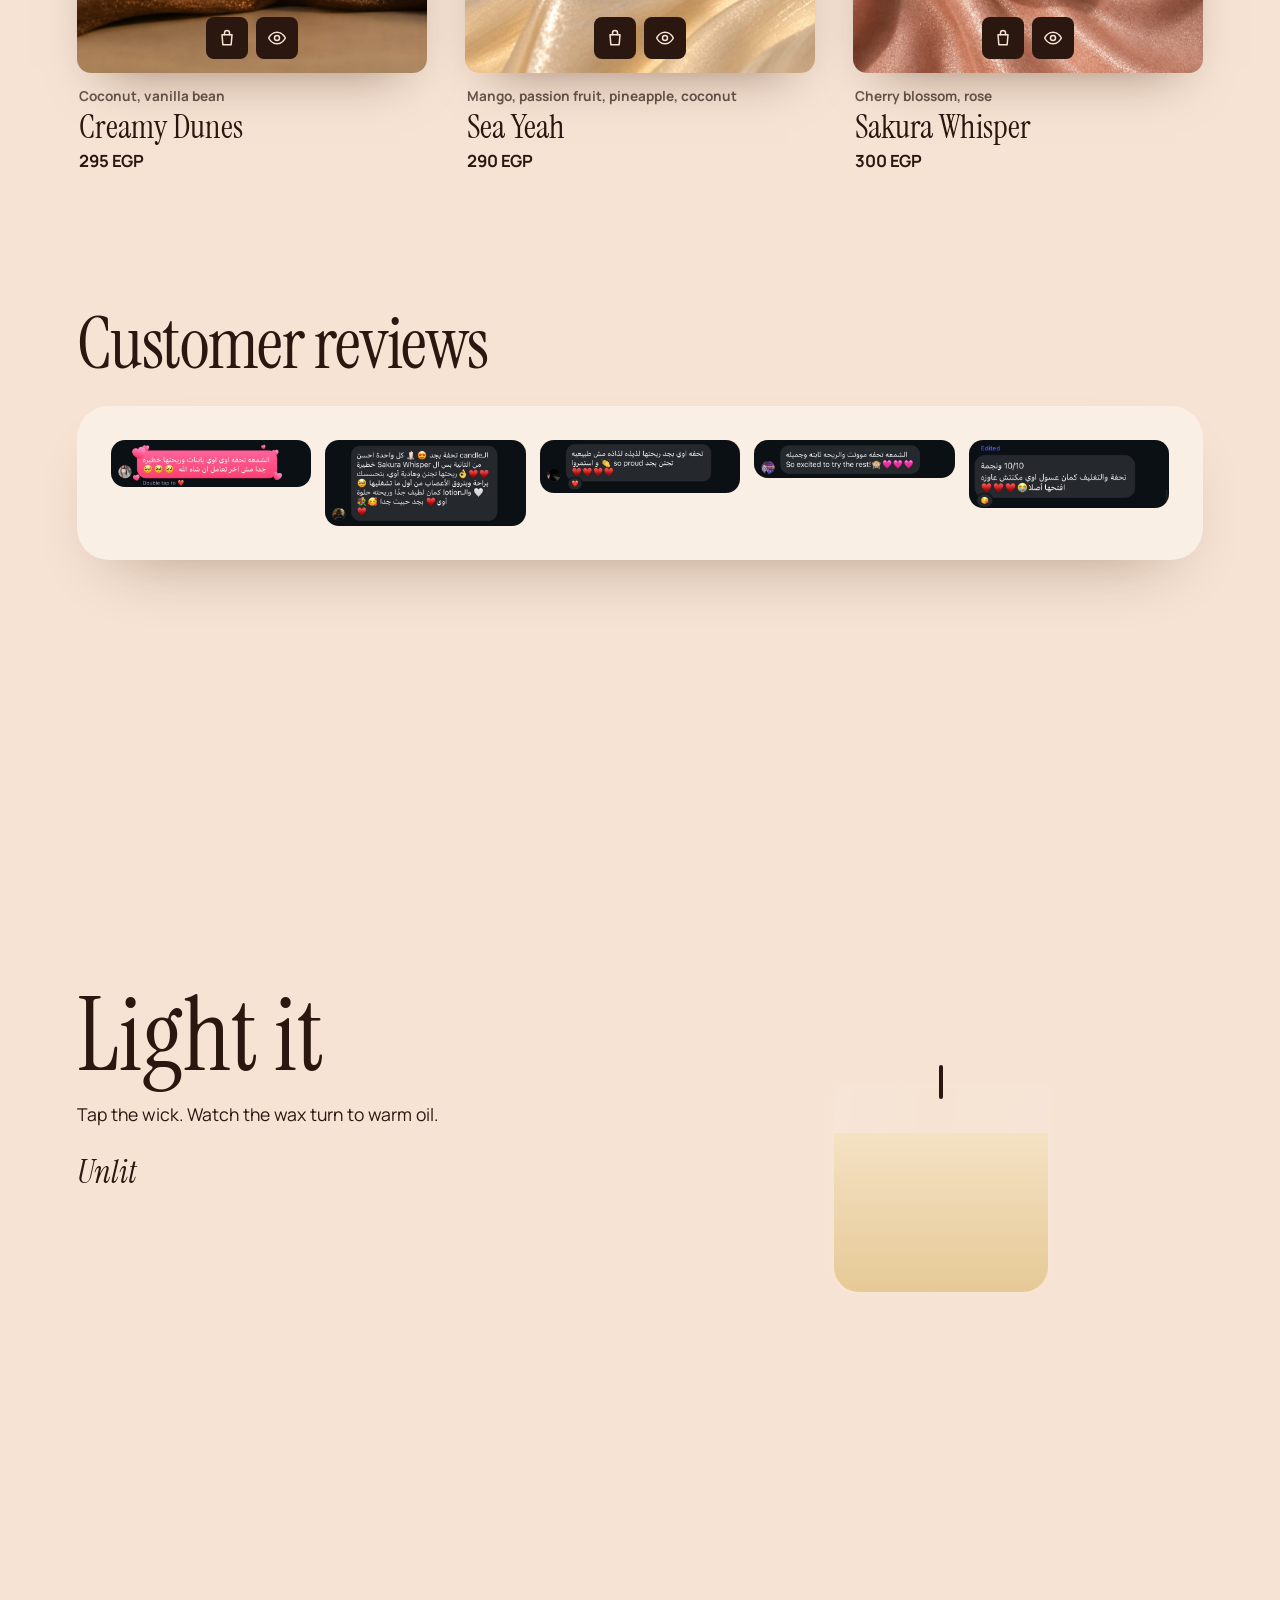
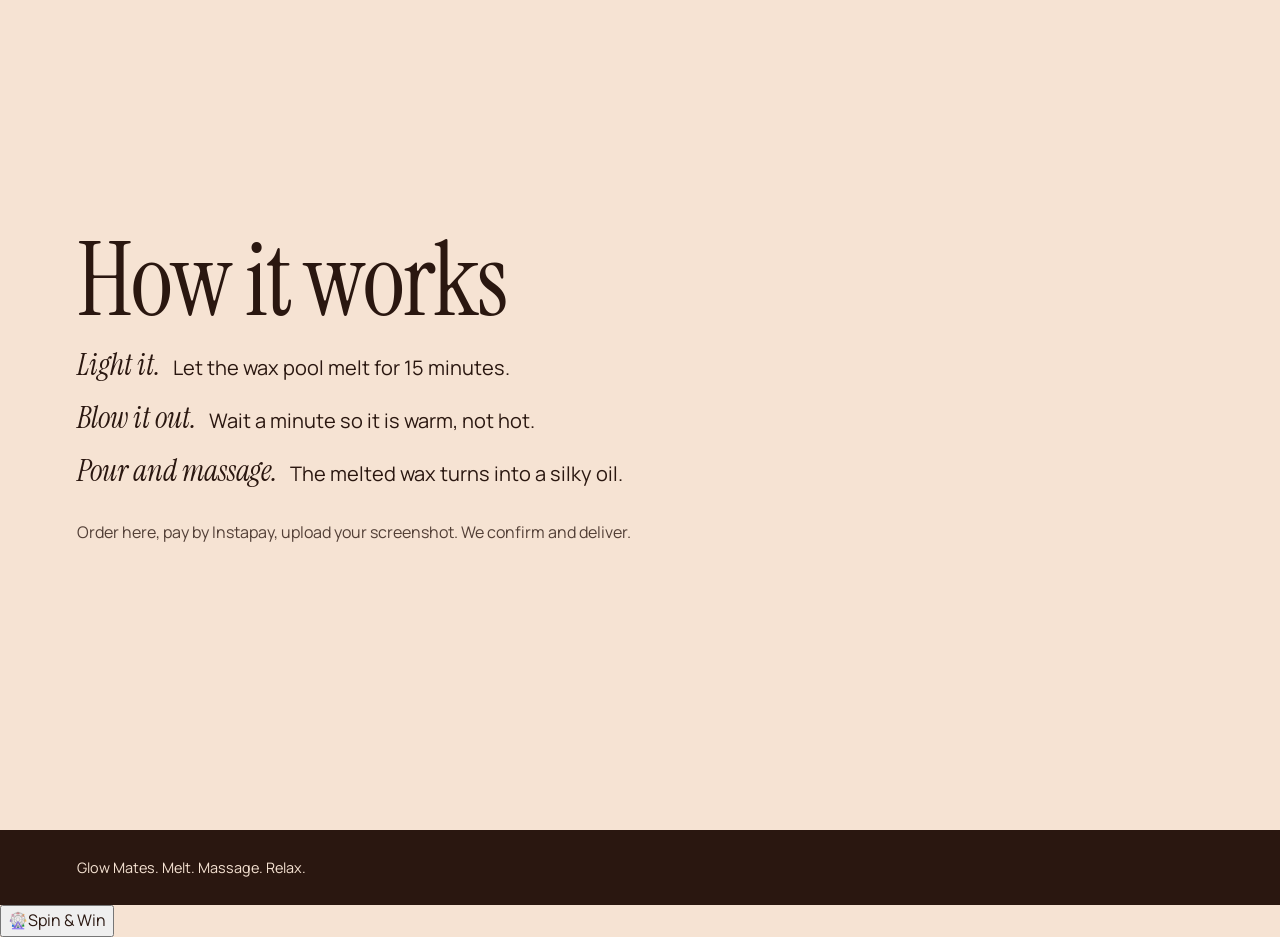
==== commit 774ab334: "Update stylesheets and add wheel functionality" ====
--- a/index.html
+++ b/index.html
@@ -10,7 +10,7 @@
 <link href="https://fonts.googleapis.com/css2?family=Instrument+Serif:ital@0;1&family=Manrope:wght@400;500;700&family=Cairo:wght@400;600;700&display=swap" rel="stylesheet">
 <script>try{if(localStorage.getItem("gm_lang")==="ar"){document.documentElement.lang="ar";document.documentElement.dir="rtl"}}catch(e){}</script>
 <script>window.gmFb=function(i){var p=i.getAttribute("data-alt");if(p&&!i.dataset.t){i.dataset.t=1;i.src=p}else{i.remove()}}</script>
-<link rel="stylesheet" href="style.css?v=15">
+<link rel="stylesheet" href="style.css?v=16">
 </head>
 <body>
 
@@ -37,8 +37,8 @@
     <div class="arch"><div class="slides" data-par="0.08">
       <img class="slide on" src="images/trio.jpg" alt="Creamy Dunes, Sea Yeah and Sakura Whisper candles">
       <div class="slide fit">
-        <img class="bgimg" src="images/Glowmates%20Coming%20Soon%20Teaser.png" data-alt="images/teaser.png" alt="" aria-hidden="true" onerror="gmFb(this)">
-        <img class="fgimg" src="images/Glowmates%20Coming%20Soon%20Teaser.png" data-alt="images/teaser.png" alt="Glowmates - Coming Soon" onerror="gmFb(this)">
+        <img class="bgimg" src="images/teaser.png" data-alt="images/Glowmates%20Coming%20Soon%20Teaser.png" alt="" aria-hidden="true" onerror="gmFb(this)">
+        <img class="fgimg" src="images/teaser.png" data-alt="images/Glowmates%20Coming%20Soon%20Teaser.png" alt="Glowmates - Coming Soon" onerror="gmFb(this)">
       </div>
     </div></div>
     <div class="flame" aria-hidden="true"></div>
@@ -125,6 +125,12 @@
   <div class="d-head"><h3 data-i18n="cartTitle">Your cart</h3><button class="x" data-close data-i18n-aria="close" aria-label="Close">×</button></div>
   <div id="lines" class="lines"></div>
   <div class="d-foot">
+    <div class="cpn">
+      <div id="cpnForm" class="cpn-form"><input id="cpnIn" data-i18n-ph="cpnPh" placeholder="Coupon code" autocomplete="off" autocapitalize="characters" spellcheck="false"><button type="button" id="cpnApply" class="mini" data-i18n="cpnApply">Apply</button></div>
+      <div id="cpnChip" class="cpn-chip" hidden><span id="cpnTxt"></span><button type="button" id="cpnRm" data-i18n-aria="close" aria-label="Remove">×</button></div>
+      <p id="cpnMsg" class="cpn-msg" role="alert"></p>
+    </div>
+    <div class="row sub" id="discRow" hidden><span data-i18n="discount">Discount</span><b id="discVal"></b></div>
     <div class="row"><span data-i18n="total">Total</span><b id="cartTotal">0 EGP</b></div>
     <button id="checkoutBtn" class="btn wide" data-i18n="checkout">Checkout</button>
   </div>
@@ -147,6 +153,7 @@
     <form id="step2" hidden>
       <h3 data-i18n="payH">Pay with Instapay</h3>
       <div id="paySummary" class="pay-sum"></div>
+      <p id="freeNote" class="free-note" hidden data-i18n="freeNote">Your order is free. No payment needed.</p>
       <div class="insta">
         <p><span data-i18n="send">Send</span> <b id="payTotal"></b> <span data-i18n="to">to</span></p>
         <div class="insta-row"><code id="instaAddr"></code><button type="button" id="copyInsta" class="mini" data-i18n="copy">Copy</button></div>
@@ -203,8 +210,32 @@
   </div>
 </div>
 
+<!-- spin the wheel -->
+<button id="wheelFab" class="wheel-fab ready" type="button" aria-haspopup="dialog"><span class="wf-ic" aria-hidden="true">🎡</span><span id="wheelFabTxt" data-i18n="spinFab">Spin &amp; Win</span></button>
+<div id="wheelModal" class="modal" aria-hidden="true">
+  <div class="card wheel-card">
+    <button class="x" data-close data-i18n-aria="close" aria-label="Close">×</button>
+    <h3 data-i18n="wheelH">Spin &amp; Win</h3>
+    <p class="wsub" data-i18n="wheelSub">One free spin every 24 hours. Win coupons and free candles!</p>
+    <div class="wheel-wrap">
+      <div class="wpointer" aria-hidden="true"></div>
+      <svg id="wheelSvg" viewBox="-104 -104 208 208" role="img" aria-label="Prize wheel"><g id="wheelG"></g><circle r="102" fill="none" stroke="#2a1710" stroke-width="3"/></svg>
+      <button id="spinBtn" class="wheel-hub" type="button" data-i18n="spin">SPIN</button>
+    </div>
+    <label class="wphone"><span data-i18n="wheelPhone">Your phone number</span><input id="wheelPhone" type="tel" inputmode="tel" autocomplete="tel" placeholder="01xxxxxxxxx"></label>
+    <p id="wheelMsg" class="err" role="alert"></p>
+    <p id="wheelWait" class="wwait" role="status"></p>
+    <div id="wheelWin" class="wwin" hidden>
+      <p id="wwTitle" class="ww-title"></p>
+      <div id="wwCodeRow" class="ww-code" hidden><span data-i18n="wheelCode">Your code</span><b id="wwCode"></b><button type="button" id="wwCopy" class="mini" data-i18n="copy">Copy</button></div>
+      <p id="wwNote" class="ww-note"></p>
+    </div>
+  </div>
+</div>
+
 <div id="toast" class="toast" role="status"></div>
 <script src="config.js?v=3"></script>
-<script src="app.js?v=16"></script>
+<script src="app.js?v=17"></script>
+<script src="wheel.js?v=1"></script>
 </body>
 </html>
--- a/style.css
+++ b/style.css
@@ -271,3 +271,9 @@
 .arch .slides{position:relative;width:100%;height:112%}
 .arch .slide{position:absolute;inset:0;width:100%;height:100%;object-fit:cover;opacity:0;transform:scale(1.06);transition:opacity 1s ease,transform 3.4s ease}
 .arch .slide.on{opacity:1;transform:scale(1)}
+
+/* teaser slide: show the whole image (no cropping) on a blurred backdrop */
+.arch .slide.fit{background:#2a1710;overflow:hidden}
+.arch .slide.fit img{position:absolute;inset:0;width:100%;height:100%}
+.arch .slide.fit .bgimg{object-fit:cover;filter:blur(24px) brightness(.8);transform:scale(1.2)}
+.arch .slide.fit .fgimg{object-fit:contain;padding:6%}
